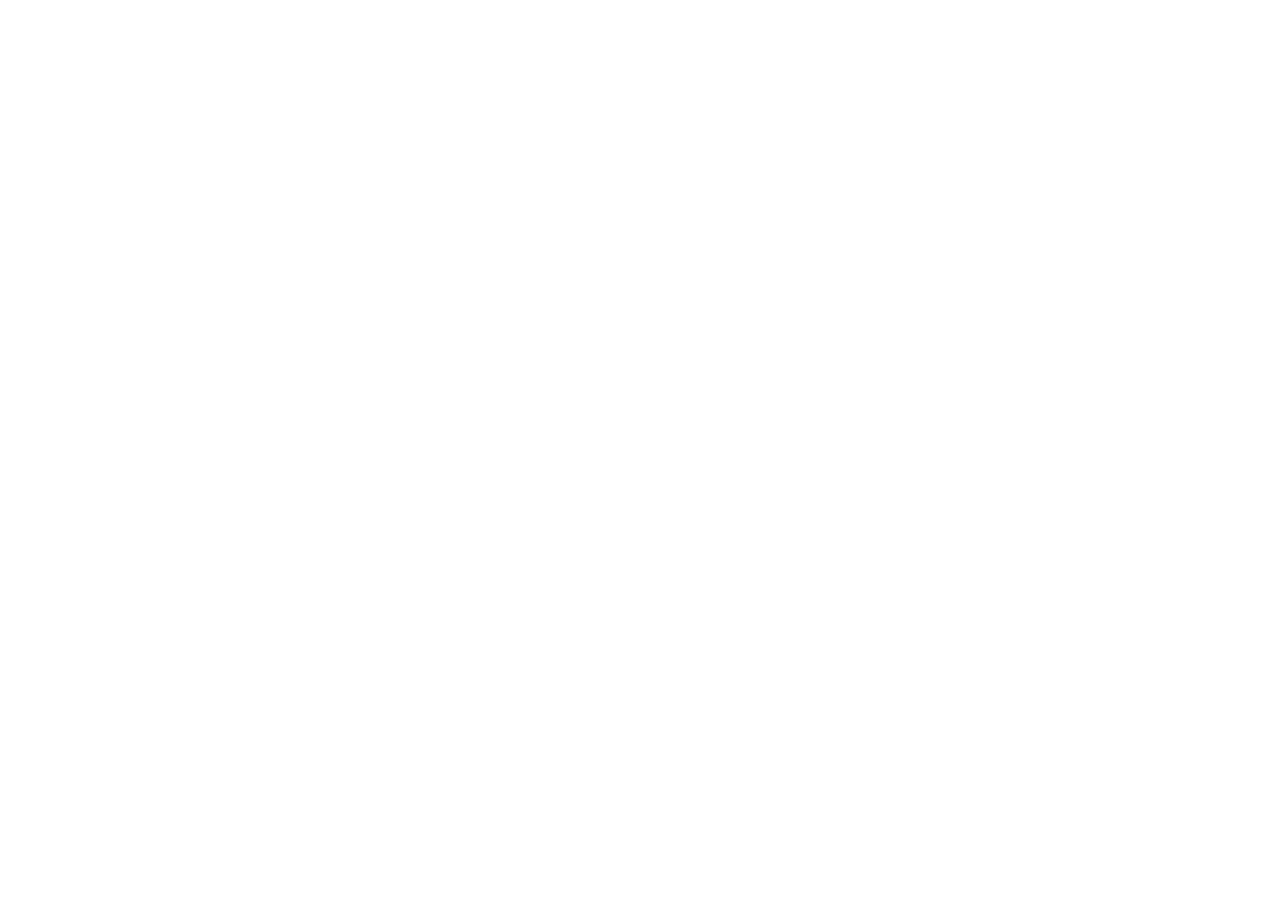
==== index.html @ 6a569959 "init project" ====
<!DOCTYPE html>
<html lang="en">
<head>
    <meta charset="UTF-8">
    <meta http-equiv="X-UA-Compatible" content="IE=edge">
    <meta name="viewport" content="width=device-width, initial-scale=1.0">
    <title>Document</title>
</head>
<body>
    
</body>
</html>
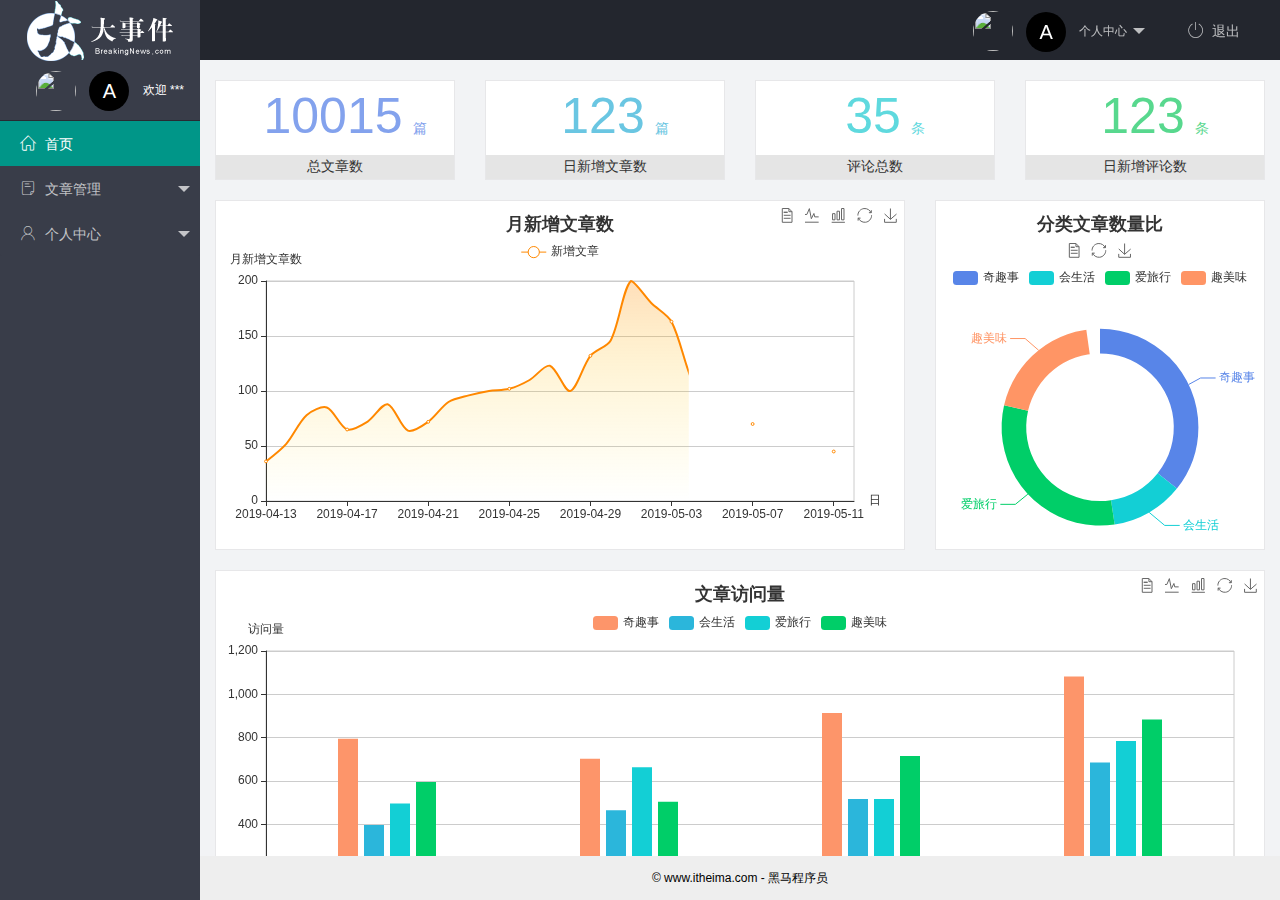
==== commit fd0131c5: "完成了主页功能的开发" ====
--- a/index.html
+++ b/index.html
@@ -1,12 +1,97 @@
 <!DOCTYPE html>
 <html lang="en">
+
 <head>
     <meta charset="UTF-8">
     <meta http-equiv="X-UA-Compatible" content="IE=edge">
     <meta name="viewport" content="width=device-width, initial-scale=1.0">
-    <title>Document</title>
+    <title>大事件后台主页</title>
+    <link rel="stylesheet" href="/assets/lib/layui/css/layui.css">
+    <link rel="stylesheet" href="/assets/css/index.css">
+    <link rel="stylesheet" href="/assets/fonts/iconfont.css">
 </head>
+
 <body>
-    
+    <div class="layui-layout layui-layout-admin">
+        <div class="layui-header">
+            <div class="layui-logo layui-hide-xs layui-bg-black">
+                <img src="/assets/images/logo.png" alt="">
+            </div>
+            <!-- 头部区域（可配合layui 已有的水平导航） -->
+            <ul class="layui-nav layui-layout-left">
+                <!-- 移动端显示 -->
+                <li class="layui-nav-item layui-show-xs-inline-block layui-hide-sm" lay-header-event="menuLeft">
+                    <i class="layui-icon layui-icon-spread-left"></i>
+                </li>
+            </ul>
+            <ul class="layui-nav layui-layout-right">
+                <li class="layui-nav-item layui-hide layui-show-md-inline-block">
+                    <a href="javascript:;" class="userinfo">
+                        <img src="//tva1.sinaimg.cn/crop.0.0.118.118.180/5db11ff4gw1e77d3nqrv8j203b03cweg.jpg"
+                            class="layui-nav-img">
+                        <span class="text-avatar">A</span>
+                        个人中心
+                    </a>
+                    <dl class="layui-nav-child">
+                        <dd><a href="">基本资料</a></dd>
+                        <dd><a href="">更换头像</a></dd>
+                        <dd><a href="">重置密码</a></dd>
+                    </dl>
+                </li>
+                <li class="layui-nav-item" lay-header-event="menuRight" lay-unselect>
+                    <a href="javascript:;" id="btnLogout">
+                        <i class="layui-icon"><span class="iconfont icon-tuichu"></span> 退出</i>
+                    </a>
+                </li>
+            </ul>
+        </div>
+
+        <div class="layui-side layui-bg-black">
+            <div class="layui-side-scroll">
+                <div class="userinfo">
+                    <img src="//tva1.sinaimg.cn/crop.0.0.118.118.180/5db11ff4gw1e77d3nqrv8j203b03cweg.jpg"
+                        class="layui-nav-img">
+                    <span class="text-avatar">A</span>
+                    <span id="welcome">欢迎 ***</span>
+                </div>
+                <!-- 左侧导航区域（可配合layui已有的垂直导航） -->
+                <ul class="layui-nav layui-nav-tree lay-shrink" lay-shrink="all" lay-filter="test">
+                    <li class="layui-nav-item layui-this"><a href="/home/dashboard.html" target="fm"><span class="iconfont icon-home"></span> 首页</a></li>
+                    <li class="layui-nav-item">
+                        <a class="" href="javascript:;"><span class="iconfont icon-16"></span> 文章管理</a>
+                        <dl class="layui-nav-child">
+                            <dd><a href="javascript:;"><i class="layui-icon layui-icon-app"></i> 文章类别</a></dd>
+                            <dd><a href="javascript:;"><i class="layui-icon layui-icon-app"></i> 文章列表</a></dd>
+                            <dd><a href="javascript:;"><i class="layui-icon layui-icon-app"></i> 发布文章</a></dd>
+                        </dl>
+                    </li>
+                    <li class="layui-nav-item">
+                        <a href="javascript:;"><span class="iconfont icon-user"></span> 个人中心</a>
+                        <dl class="layui-nav-child">
+                            <dd><a href="javascript:;"><i class="layui-icon layui-icon-app"></i> 基本资料</a></dd>
+                            <dd><a href="javascript:;"><i class="layui-icon layui-icon-app"></i> 更换头像</a></dd>
+                            <dd><a href="javascript:;"><i class="layui-icon layui-icon-app"></i> 重置密码</a></dd>
+                        </dl>
+                    </li>
+                    
+                </ul>
+            </div>
+        </div>
+
+        <div class="layui-body">
+            <!-- 内容主体区域 -->
+            <iframe src="/home/dashboard.html" frameborder="0" name="fm"></iframe>
+        </div>
+
+        <div class="layui-footer">
+            <!-- 底部固定区域 -->
+            &copy; www.itheima.com - 黑马程序员
+        </div>
+    </div>
+    <script src="/assets/lib/layui/layui.all.js"></script>
+    <script src="/assets/lib/jquery.js"></script>
+    <script src="/assets/js/baseAPI.js"></script>
+    <script src="/assets/js/index.js"></script>
 </body>
+
 </html>--- a/assets/lib/layui/css/layui.css
+++ b/assets/lib/layui/css/layui.css
@@ -0,0 +1,2 @@
+/** layui-v2.5.5 MIT License By https://www.layui.com */
+ .layui-inline,img{display:inline-block;vertical-align:middle}h1,h2,h3,h4,h5,h6{font-weight:400}.layui-edge,.layui-header,.layui-inline,.layui-main{position:relative}.layui-body,.layui-edge,.layui-elip{overflow:hidden}.layui-btn,.layui-edge,.layui-inline,img{vertical-align:middle}.layui-btn,.layui-disabled,.layui-icon,.layui-unselect{-moz-user-select:none;-webkit-user-select:none;-ms-user-select:none}.layui-elip,.layui-form-checkbox span,.layui-form-pane .layui-form-label{text-overflow:ellipsis;white-space:nowrap}.layui-breadcrumb,.layui-tree-btnGroup{visibility:hidden}blockquote,body,button,dd,div,dl,dt,form,h1,h2,h3,h4,h5,h6,input,li,ol,p,pre,td,textarea,th,ul{margin:0;padding:0;-webkit-tap-highlight-color:rgba(0,0,0,0)}a:active,a:hover{outline:0}img{border:none}li{list-style:none}table{border-collapse:collapse;border-spacing:0}h4,h5,h6{font-size:100%}button,input,optgroup,option,select,textarea{font-family:inherit;font-size:inherit;font-style:inherit;font-weight:inherit;outline:0}pre{white-space:pre-wrap;white-space:-moz-pre-wrap;white-space:-pre-wrap;white-space:-o-pre-wrap;word-wrap:break-word}body{line-height:24px;font:14px Helvetica Neue,Helvetica,PingFang SC,Tahoma,Arial,sans-serif}hr{height:1px;margin:10px 0;border:0;clear:both}a{color:#333;text-decoration:none}a:hover{color:#777}a cite{font-style:normal;*cursor:pointer}.layui-border-box,.layui-border-box *{box-sizing:border-box}.layui-box,.layui-box *{box-sizing:content-box}.layui-clear{clear:both;*zoom:1}.layui-clear:after{content:'\20';clear:both;*zoom:1;display:block;height:0}.layui-inline{*display:inline;*zoom:1}.layui-edge{display:inline-block;width:0;height:0;border-width:6px;border-style:dashed;border-color:transparent}.layui-edge-top{top:-4px;border-bottom-color:#999;border-bottom-style:solid}.layui-edge-right{border-left-color:#999;border-left-style:solid}.layui-edge-bottom{top:2px;border-top-color:#999;border-top-style:solid}.layui-edge-left{border-right-color:#999;border-right-style:solid}.layui-disabled,.layui-disabled:hover{color:#d2d2d2!important;cursor:not-allowed!important}.layui-circle{border-radius:100%}.layui-show{display:block!important}.layui-hide{display:none!important}@font-face{font-family:layui-icon;src:url(../font/iconfont.eot?v=250);src:url(../font/iconfont.eot?v=250#iefix) format('embedded-opentype'),url(../font/iconfont.woff2?v=250) format('woff2'),url(../font/iconfont.woff?v=250) format('woff'),url(../font/iconfont.ttf?v=250) format('truetype'),url(../font/iconfont.svg?v=250#layui-icon) format('svg')}.layui-icon{font-family:layui-icon!important;font-size:16px;font-style:normal;-webkit-font-smoothing:antialiased;-moz-osx-font-smoothing:grayscale}.layui-icon-reply-fill:before{content:"\e611"}.layui-icon-set-fill:before{content:"\e614"}.layui-icon-menu-fill:before{content:"\e60f"}.layui-icon-search:before{content:"\e615"}.layui-icon-share:before{content:"\e641"}.layui-icon-set-sm:before{content:"\e620"}.layui-icon-engine:before{content:"\e628"}.layui-icon-close:before{content:"\1006"}.layui-icon-close-fill:before{content:"\1007"}.layui-icon-chart-screen:before{content:"\e629"}.layui-icon-star:before{content:"\e600"}.layui-icon-circle-dot:before{content:"\e617"}.layui-icon-chat:before{content:"\e606"}.layui-icon-release:before{content:"\e609"}.layui-icon-list:before{content:"\e60a"}.layui-icon-chart:before{content:"\e62c"}.layui-icon-ok-circle:before{content:"\1005"}.layui-icon-layim-theme:before{content:"\e61b"}.layui-icon-table:before{content:"\e62d"}.layui-icon-right:before{content:"\e602"}.layui-icon-left:before{content:"\e603"}.layui-icon-cart-simple:before{content:"\e698"}.layui-icon-face-cry:before{content:"\e69c"}.layui-icon-face-smile:before{content:"\e6af"}.layui-icon-survey:before{content:"\e6b2"}.layui-icon-tree:before{content:"\e62e"}.layui-icon-upload-circle:before{content:"\e62f"}.layui-icon-add-circle:before{content:"\e61f"}.layui-icon-download-circle:before{content:"\e601"}.layui-icon-templeate-1:before{content:"\e630"}.layui-icon-util:before{content:"\e631"}.layui-icon-face-surprised:before{content:"\e664"}.layui-icon-edit:before{content:"\e642"}.layui-icon-speaker:before{content:"\e645"}.layui-icon-down:before{content:"\e61a"}.layui-icon-file:before{content:"\e621"}.layui-icon-layouts:before{content:"\e632"}.layui-icon-rate-half:before{content:"\e6c9"}.layui-icon-add-circle-fine:before{content:"\e608"}.layui-icon-prev-circle:before{content:"\e633"}.layui-icon-read:before{content:"\e705"}.layui-icon-404:before{content:"\e61c"}.layui-icon-carousel:before{content:"\e634"}.layui-icon-help:before{content:"\e607"}.layui-icon-code-circle:before{content:"\e635"}.layui-icon-water:before{content:"\e636"}.layui-icon-username:before{content:"\e66f"}.layui-icon-find-fill:before{content:"\e670"}.layui-icon-about:before{content:"\e60b"}.layui-icon-location:before{content:"\e715"}.layui-icon-up:before{content:"\e619"}.layui-icon-pause:before{content:"\e651"}.layui-icon-date:before{content:"\e637"}.layui-icon-layim-uploadfile:before{content:"\e61d"}.layui-icon-delete:before{content:"\e640"}.layui-icon-play:before{content:"\e652"}.layui-icon-top:before{content:"\e604"}.layui-icon-friends:before{content:"\e612"}.layui-icon-refresh-3:before{content:"\e9aa"}.layui-icon-ok:before{content:"\e605"}.layui-icon-layer:before{content:"\e638"}.layui-icon-face-smile-fine:before{content:"\e60c"}.layui-icon-dollar:before{content:"\e659"}.layui-icon-group:before{content:"\e613"}.layui-icon-layim-download:before{content:"\e61e"}.layui-icon-picture-fine:before{content:"\e60d"}.layui-icon-link:before{content:"\e64c"}.layui-icon-diamond:before{content:"\e735"}.layui-icon-log:before{content:"\e60e"}.layui-icon-rate-solid:before{content:"\e67a"}.layui-icon-fonts-del:before{content:"\e64f"}.layui-icon-unlink:before{content:"\e64d"}.layui-icon-fonts-clear:before{content:"\e639"}.layui-icon-triangle-r:before{content:"\e623"}.layui-icon-circle:before{content:"\e63f"}.layui-icon-radio:before{content:"\e643"}.layui-icon-align-center:before{content:"\e647"}.layui-icon-align-right:before{content:"\e648"}.layui-icon-align-left:before{content:"\e649"}.layui-icon-loading-1:before{content:"\e63e"}.layui-icon-return:before{content:"\e65c"}.layui-icon-fonts-strong:before{content:"\e62b"}.layui-icon-upload:before{content:"\e67c"}.layui-icon-dialogue:before{content:"\e63a"}.layui-icon-video:before{content:"\e6ed"}.layui-icon-headset:before{content:"\e6fc"}.layui-icon-cellphone-fine:before{content:"\e63b"}.layui-icon-add-1:before{content:"\e654"}.layui-icon-face-smile-b:before{content:"\e650"}.layui-icon-fonts-html:before{content:"\e64b"}.layui-icon-form:before{content:"\e63c"}.layui-icon-cart:before{content:"\e657"}.layui-icon-camera-fill:before{content:"\e65d"}.layui-icon-tabs:before{content:"\e62a"}.layui-icon-fonts-code:before{content:"\e64e"}.layui-icon-fire:before{content:"\e756"}.layui-icon-set:before{content:"\e716"}.layui-icon-fonts-u:before{content:"\e646"}.layui-icon-triangle-d:before{content:"\e625"}.layui-icon-tips:before{content:"\e702"}.layui-icon-picture:before{content:"\e64a"}.layui-icon-more-vertical:before{content:"\e671"}.layui-icon-flag:before{content:"\e66c"}.layui-icon-loading:before{content:"\e63d"}.layui-icon-fonts-i:before{content:"\e644"}.layui-icon-refresh-1:before{content:"\e666"}.layui-icon-rmb:before{content:"\e65e"}.layui-icon-home:before{content:"\e68e"}.layui-icon-user:before{content:"\e770"}.layui-icon-notice:before{content:"\e667"}.layui-icon-login-weibo:before{content:"\e675"}.layui-icon-voice:before{content:"\e688"}.layui-icon-upload-drag:before{content:"\e681"}.layui-icon-login-qq:before{content:"\e676"}.layui-icon-snowflake:before{content:"\e6b1"}.layui-icon-file-b:before{content:"\e655"}.layui-icon-template:before{content:"\e663"}.layui-icon-auz:before{content:"\e672"}.layui-icon-console:before{content:"\e665"}.layui-icon-app:before{content:"\e653"}.layui-icon-prev:before{content:"\e65a"}.layui-icon-website:before{content:"\e7ae"}.layui-icon-next:before{content:"\e65b"}.layui-icon-component:before{content:"\e857"}.layui-icon-more:before{content:"\e65f"}.layui-icon-login-wechat:before{content:"\e677"}.layui-icon-shrink-right:before{content:"\e668"}.layui-icon-spread-left:before{content:"\e66b"}.layui-icon-camera:before{content:"\e660"}.layui-icon-note:before{content:"\e66e"}.layui-icon-refresh:before{content:"\e669"}.layui-icon-female:before{content:"\e661"}.layui-icon-male:before{content:"\e662"}.layui-icon-password:before{content:"\e673"}.layui-icon-senior:before{content:"\e674"}.layui-icon-theme:before{content:"\e66a"}.layui-icon-tread:before{content:"\e6c5"}.layui-icon-praise:before{content:"\e6c6"}.layui-icon-star-fill:before{content:"\e658"}.layui-icon-rate:before{content:"\e67b"}.layui-icon-template-1:before{content:"\e656"}.layui-icon-vercode:before{content:"\e679"}.layui-icon-cellphone:before{content:"\e678"}.layui-icon-screen-full:before{content:"\e622"}.layui-icon-screen-restore:before{content:"\e758"}.layui-icon-cols:before{content:"\e610"}.layui-icon-export:before{content:"\e67d"}.layui-icon-print:before{content:"\e66d"}.layui-icon-slider:before{content:"\e714"}.layui-icon-addition:before{content:"\e624"}.layui-icon-subtraction:before{content:"\e67e"}.layui-icon-service:before{content:"\e626"}.layui-icon-transfer:before{content:"\e691"}.layui-main{width:1140px;margin:0 auto}.layui-header{z-index:1000;height:60px}.layui-header a:hover{transition:all .5s;-webkit-transition:all .5s}.layui-side{position:fixed;left:0;top:0;bottom:0;z-index:999;width:200px;overflow-x:hidden}.layui-side-scroll{position:relative;width:220px;height:100%;overflow-x:hidden}.layui-body{position:absolute;left:200px;right:0;top:0;bottom:0;z-index:998;width:auto;overflow-y:auto;box-sizing:border-box}.layui-layout-body{overflow:hidden}.layui-layout-admin .layui-header{background-color:#23262E}.layui-layout-admin .layui-side{top:60px;width:200px;overflow-x:hidden}.layui-layout-admin .layui-body{position:fixed;top:60px;bottom:44px}.layui-layout-admin .layui-main{width:auto;margin:0 15px}.layui-layout-admin .layui-footer{position:fixed;left:200px;right:0;bottom:0;height:44px;line-height:44px;padding:0 15px;background-color:#eee}.layui-layout-admin .layui-logo{position:absolute;left:0;top:0;width:200px;height:100%;line-height:60px;text-align:center;color:#009688;font-size:16px}.layui-layout-admin .layui-header .layui-nav{background:0 0}.layui-layout-left{position:absolute!important;left:200px;top:0}.layui-layout-right{position:absolute!important;right:0;top:0}.layui-container{position:relative;margin:0 auto;padding:0 15px;box-sizing:border-box}.layui-fluid{position:relative;margin:0 auto;padding:0 15px}.layui-row:after,.layui-row:before{content:'';display:block;clear:both}.layui-col-lg1,.layui-col-lg10,.layui-col-lg11,.layui-col-lg12,.layui-col-lg2,.layui-col-lg3,.layui-col-lg4,.layui-col-lg5,.layui-col-lg6,.layui-col-lg7,.layui-col-lg8,.layui-col-lg9,.layui-col-md1,.layui-col-md10,.layui-col-md11,.layui-col-md12,.layui-col-md2,.layui-col-md3,.layui-col-md4,.layui-col-md5,.layui-col-md6,.layui-col-md7,.layui-col-md8,.layui-col-md9,.layui-col-sm1,.layui-col-sm10,.layui-col-sm11,.layui-col-sm12,.layui-col-sm2,.layui-col-sm3,.layui-col-sm4,.layui-col-sm5,.layui-col-sm6,.layui-col-sm7,.layui-col-sm8,.layui-col-sm9,.layui-col-xs1,.layui-col-xs10,.layui-col-xs11,.layui-col-xs12,.layui-col-xs2,.layui-col-xs3,.layui-col-xs4,.layui-col-xs5,.layui-col-xs6,.layui-col-xs7,.layui-col-xs8,.layui-col-xs9{position:relative;display:block;box-sizing:border-box}.layui-col-xs1,.layui-col-xs10,.layui-col-xs11,.layui-col-xs12,.layui-col-xs2,.layui-col-xs3,.layui-col-xs4,.layui-col-xs5,.layui-col-xs6,.layui-col-xs7,.layui-col-xs8,.layui-col-xs9{float:left}.layui-col-xs1{width:8.33333333%}.layui-col-xs2{width:16.66666667%}.layui-col-xs3{width:25%}.layui-col-xs4{width:33.33333333%}.layui-col-xs5{width:41.66666667%}.layui-col-xs6{width:50%}.layui-col-xs7{width:58.33333333%}.layui-col-xs8{width:66.66666667%}.layui-col-xs9{width:75%}.layui-col-xs10{width:83.33333333%}.layui-col-xs11{width:91.66666667%}.layui-col-xs12{width:100%}.layui-col-xs-offset1{margin-left:8.33333333%}.layui-col-xs-offset2{margin-left:16.66666667%}.layui-col-xs-offset3{margin-left:25%}.layui-col-xs-offset4{margin-left:33.33333333%}.layui-col-xs-offset5{margin-left:41.66666667%}.layui-col-xs-offset6{margin-left:50%}.layui-col-xs-offset7{margin-left:58.33333333%}.layui-col-xs-offset8{margin-left:66.66666667%}.layui-col-xs-offset9{margin-left:75%}.layui-col-xs-offset10{margin-left:83.33333333%}.layui-col-xs-offset11{margin-left:91.66666667%}.layui-col-xs-offset12{margin-left:100%}@media screen and (max-width:768px){.layui-hide-xs{display:none!important}.layui-show-xs-block{display:block!important}.layui-show-xs-inline{display:inline!important}.layui-show-xs-inline-block{display:inline-block!important}}@media screen and (min-width:768px){.layui-container{width:750px}.layui-hide-sm{display:none!important}.layui-show-sm-block{display:block!important}.layui-show-sm-inline{display:inline!important}.layui-show-sm-inline-block{display:inline-block!important}.layui-col-sm1,.layui-col-sm10,.layui-col-sm11,.layui-col-sm12,.layui-col-sm2,.layui-col-sm3,.layui-col-sm4,.layui-col-sm5,.layui-col-sm6,.layui-col-sm7,.layui-col-sm8,.layui-col-sm9{float:left}.layui-col-sm1{width:8.33333333%}.layui-col-sm2{width:16.66666667%}.layui-col-sm3{width:25%}.layui-col-sm4{width:33.33333333%}.layui-col-sm5{width:41.66666667%}.layui-col-sm6{width:50%}.layui-col-sm7{width:58.33333333%}.layui-col-sm8{width:66.66666667%}.layui-col-sm9{width:75%}.layui-col-sm10{width:83.33333333%}.layui-col-sm11{width:91.66666667%}.layui-col-sm12{width:100%}.layui-col-sm-offset1{margin-left:8.33333333%}.layui-col-sm-offset2{margin-left:16.66666667%}.layui-col-sm-offset3{margin-left:25%}.layui-col-sm-offset4{margin-left:33.33333333%}.layui-col-sm-offset5{margin-left:41.66666667%}.layui-col-sm-offset6{margin-left:50%}.layui-col-sm-offset7{margin-left:58.33333333%}.layui-col-sm-offset8{margin-left:66.66666667%}.layui-col-sm-offset9{margin-left:75%}.layui-col-sm-offset10{margin-left:83.33333333%}.layui-col-sm-offset11{margin-left:91.66666667%}.layui-col-sm-offset12{margin-left:100%}}@media screen and (min-width:992px){.layui-container{width:970px}.layui-hide-md{display:none!important}.layui-show-md-block{display:block!important}.layui-show-md-inline{display:inline!important}.layui-show-md-inline-block{display:inline-block!important}.layui-col-md1,.layui-col-md10,.layui-col-md11,.layui-col-md12,.layui-col-md2,.layui-col-md3,.layui-col-md4,.layui-col-md5,.layui-col-md6,.layui-col-md7,.layui-col-md8,.layui-col-md9{float:left}.layui-col-md1{width:8.33333333%}.layui-col-md2{width:16.66666667%}.layui-col-md3{width:25%}.layui-col-md4{width:33.33333333%}.layui-col-md5{width:41.66666667%}.layui-col-md6{width:50%}.layui-col-md7{width:58.33333333%}.layui-col-md8{width:66.66666667%}.layui-col-md9{width:75%}.layui-col-md10{width:83.33333333%}.layui-col-md11{width:91.66666667%}.layui-col-md12{width:100%}.layui-col-md-offset1{margin-left:8.33333333%}.layui-col-md-offset2{margin-left:16.66666667%}.layui-col-md-offset3{margin-left:25%}.layui-col-md-offset4{margin-left:33.33333333%}.layui-col-md-offset5{margin-left:41.66666667%}.layui-col-md-offset6{margin-left:50%}.layui-col-md-offset7{margin-left:58.33333333%}.layui-col-md-offset8{margin-left:66.66666667%}.layui-col-md-offset9{margin-left:75%}.layui-col-md-offset10{margin-left:83.33333333%}.layui-col-md-offset11{margin-left:91.66666667%}.layui-col-md-offset12{margin-left:100%}}@media screen and (min-width:1200px){.layui-container{width:1170px}.layui-hide-lg{display:none!important}.layui-show-lg-block{display:block!important}.layui-show-lg-inline{display:inline!important}.layui-show-lg-inline-block{display:inline-block!important}.layui-col-lg1,.layui-col-lg10,.layui-col-lg11,.layui-col-lg12,.layui-col-lg2,.layui-col-lg3,.layui-col-lg4,.layui-col-lg5,.layui-col-lg6,.layui-col-lg7,.layui-col-lg8,.layui-col-lg9{float:left}.layui-col-lg1{width:8.33333333%}.layui-col-lg2{width:16.66666667%}.layui-col-lg3{width:25%}.layui-col-lg4{width:33.33333333%}.layui-col-lg5{width:41.66666667%}.layui-col-lg6{width:50%}.layui-col-lg7{width:58.33333333%}.layui-col-lg8{width:66.66666667%}.layui-col-lg9{width:75%}.layui-col-lg10{width:83.33333333%}.layui-col-lg11{width:91.66666667%}.layui-col-lg12{width:100%}.layui-col-lg-offset1{margin-left:8.33333333%}.layui-col-lg-offset2{margin-left:16.66666667%}.layui-col-lg-offset3{margin-left:25%}.layui-col-lg-offset4{margin-left:33.33333333%}.layui-col-lg-offset5{margin-left:41.66666667%}.layui-col-lg-offset6{margin-left:50%}.layui-col-lg-offset7{margin-left:58.33333333%}.layui-col-lg-offset8{margin-left:66.66666667%}.layui-col-lg-offset9{margin-left:75%}.layui-col-lg-offset10{margin-left:83.33333333%}.layui-col-lg-offset11{margin-left:91.66666667%}.layui-col-lg-offset12{margin-left:100%}}.layui-col-space1{margin:-.5px}.layui-col-space1>*{padding:.5px}.layui-col-space3{margin:-1.5px}.layui-col-space3>*{padding:1.5px}.layui-col-space5{margin:-2.5px}.layui-col-space5>*{padding:2.5px}.layui-col-space8{margin:-3.5px}.layui-col-space8>*{padding:3.5px}.layui-col-space10{margin:-5px}.layui-col-space10>*{padding:5px}.layui-col-space12{margin:-6px}.layui-col-space12>*{padding:6px}.layui-col-space15{margin:-7.5px}.layui-col-space15>*{padding:7.5px}.layui-col-space18{margin:-9px}.layui-col-space18>*{padding:9px}.layui-col-space20{margin:-10px}.layui-col-space20>*{padding:10px}.layui-col-space22{margin:-11px}.layui-col-space22>*{padding:11px}.layui-col-space25{margin:-12.5px}.layui-col-space25>*{padding:12.5px}.layui-col-space30{margin:-15px}.layui-col-space30>*{padding:15px}.layui-btn,.layui-input,.layui-select,.layui-textarea,.layui-upload-button{outline:0;-webkit-appearance:none;transition:all .3s;-webkit-transition:all .3s;box-sizing:border-box}.layui-elem-quote{margin-bottom:10px;padding:15px;line-height:22px;border-left:5px solid #009688;border-radius:0 2px 2px 0;background-color:#f2f2f2}.layui-quote-nm{border-style:solid;border-width:1px 1px 1px 5px;background:0 0}.layui-elem-field{margin-bottom:10px;padding:0;border-width:1px;border-style:solid}.layui-elem-field legend{margin-left:20px;padding:0 10px;font-size:20px;font-weight:300}.layui-field-title{margin:10px 0 20px;border-width:1px 0 0}.layui-field-box{padding:10px 15px}.layui-field-title .layui-field-box{padding:10px 0}.layui-progress{position:relative;height:6px;border-radius:20px;background-color:#e2e2e2}.layui-progress-bar{position:absolute;left:0;top:0;width:0;max-width:100%;height:6px;border-radius:20px;text-align:right;background-color:#5FB878;transition:all .3s;-webkit-transition:all .3s}.layui-progress-big,.layui-progress-big .layui-progress-bar{height:18px;line-height:18px}.layui-progress-text{position:relative;top:-20px;line-height:18px;font-size:12px;color:#666}.layui-progress-big .layui-progress-text{position:static;padding:0 10px;color:#fff}.layui-collapse{border-width:1px;border-style:solid;border-radius:2px}.layui-colla-content,.layui-colla-item{border-top-width:1px;border-top-style:solid}.layui-colla-item:first-child{border-top:none}.layui-colla-title{position:relative;height:42px;line-height:42px;padding:0 15px 0 35px;color:#333;background-color:#f2f2f2;cursor:pointer;font-size:14px;overflow:hidden}.layui-colla-content{display:none;padding:10px 15px;line-height:22px;color:#666}.layui-colla-icon{position:absolute;left:15px;top:0;font-size:14px}.layui-card{margin-bottom:15px;border-radius:2px;background-color:#fff;box-shadow:0 1px 2px 0 rgba(0,0,0,.05)}.layui-card:last-child{margin-bottom:0}.layui-card-header{position:relative;height:42px;line-height:42px;padding:0 15px;border-bottom:1px solid #f6f6f6;color:#333;border-radius:2px 2px 0 0;font-size:14px}.layui-bg-black,.layui-bg-blue,.layui-bg-cyan,.layui-bg-green,.layui-bg-orange,.layui-bg-red{color:#fff!important}.layui-card-body{position:relative;padding:10px 15px;line-height:24px}.layui-card-body[pad15]{padding:15px}.layui-card-body[pad20]{padding:20px}.layui-card-body .layui-table{margin:5px 0}.layui-card .layui-tab{margin:0}.layui-panel-window{position:relative;padding:15px;border-radius:0;border-top:5px solid #E6E6E6;background-color:#fff}.layui-auxiliar-moving{position:fixed;left:0;right:0;top:0;bottom:0;width:100%;height:100%;background:0 0;z-index:9999999999}.layui-form-label,.layui-form-mid,.layui-form-select,.layui-input-block,.layui-input-inline,.layui-textarea{position:relative}.layui-bg-red{background-color:#FF5722!important}.layui-bg-orange{background-color:#FFB800!important}.layui-bg-green{background-color:#009688!important}.layui-bg-cyan{background-color:#2F4056!important}.layui-bg-blue{background-color:#1E9FFF!important}.layui-bg-black{background-color:#393D49!important}.layui-bg-gray{background-color:#eee!important;color:#666!important}.layui-badge-rim,.layui-colla-content,.layui-colla-item,.layui-collapse,.layui-elem-field,.layui-form-pane .layui-form-item[pane],.layui-form-pane .layui-form-label,.layui-input,.layui-layedit,.layui-layedit-tool,.layui-quote-nm,.layui-select,.layui-tab-bar,.layui-tab-card,.layui-tab-title,.layui-tab-title .layui-this:after,.layui-textarea{border-color:#e6e6e6}.layui-timeline-item:before,hr{background-color:#e6e6e6}.layui-text{line-height:22px;font-size:14px;color:#666}.layui-text h1,.layui-text h2,.layui-text h3{font-weight:500;color:#333}.layui-text h1{font-size:30px}.layui-text h2{font-size:24px}.layui-text h3{font-size:18px}.layui-text a:not(.layui-btn){color:#01AAED}.layui-text a:not(.layui-btn):hover{text-decoration:underline}.layui-text ul{padding:5px 0 5px 15px}.layui-text ul li{margin-top:5px;list-style-type:disc}.layui-text em,.layui-word-aux{color:#999!important;padding:0 5px!important}.layui-btn{display:inline-block;height:38px;line-height:38px;padding:0 18px;background-color:#009688;color:#fff;white-space:nowrap;text-align:center;font-size:14px;border:none;border-radius:2px;cursor:pointer}.layui-btn:hover{opacity:.8;filter:alpha(opacity=80);color:#fff}.layui-btn:active{opacity:1;filter:alpha(opacity=100)}.layui-btn+.layui-btn{margin-left:10px}.layui-btn-container{font-size:0}.layui-btn-container .layui-btn{margin-right:10px;margin-bottom:10px}.layui-btn-container .layui-btn+.layui-btn{margin-left:0}.layui-table .layui-btn-container .layui-btn{margin-bottom:9px}.layui-btn-radius{border-radius:100px}.layui-btn .layui-icon{margin-right:3px;font-size:18px;vertical-align:bottom;vertical-align:middle\9}.layui-btn-primary{border:1px solid #C9C9C9;background-color:#fff;color:#555}.layui-btn-primary:hover{border-color:#009688;color:#333}.layui-btn-normal{background-color:#1E9FFF}.layui-btn-warm{background-color:#FFB800}.layui-btn-danger{background-color:#FF5722}.layui-btn-checked{background-color:#5FB878}.layui-btn-disabled,.layui-btn-disabled:active,.layui-btn-disabled:hover{border:1px solid #e6e6e6;background-color:#FBFBFB;color:#C9C9C9;cursor:not-allowed;opacity:1}.layui-btn-lg{height:44px;line-height:44px;padding:0 25px;font-size:16px}.layui-btn-sm{height:30px;line-height:30px;padding:0 10px;font-size:12px}.layui-btn-sm i{font-size:16px!important}.layui-btn-xs{height:22px;line-height:22px;padding:0 5px;font-size:12px}.layui-btn-xs i{font-size:14px!important}.layui-btn-group{display:inline-block;vertical-align:middle;font-size:0}.layui-btn-group .layui-btn{margin-left:0!important;margin-right:0!important;border-left:1px solid rgba(255,255,255,.5);border-radius:0}.layui-btn-group .layui-btn-primary{border-left:none}.layui-btn-group .layui-btn-primary:hover{border-color:#C9C9C9;color:#009688}.layui-btn-group .layui-btn:first-child{border-left:none;border-radius:2px 0 0 2px}.layui-btn-group .layui-btn-primary:first-child{border-left:1px solid #c9c9c9}.layui-btn-group .layui-btn:last-child{border-radius:0 2px 2px 0}.layui-btn-group .layui-btn+.layui-btn{margin-left:0}.layui-btn-group+.layui-btn-group{margin-left:10px}.layui-btn-fluid{width:100%}.layui-input,.layui-select,.layui-textarea{height:38px;line-height:1.3;line-height:38px\9;border-width:1px;border-style:solid;background-color:#fff;border-radius:2px}.layui-input::-webkit-input-placeholder,.layui-select::-webkit-input-placeholder,.layui-textarea::-webkit-input-placeholder{line-height:1.3}.layui-input,.layui-textarea{display:block;width:100%;padding-left:10px}.layui-input:hover,.layui-textarea:hover{border-color:#D2D2D2!important}.layui-input:focus,.layui-textarea:focus{border-color:#C9C9C9!important}.layui-textarea{min-height:100px;height:auto;line-height:20px;padding:6px 10px;resize:vertical}.layui-select{padding:0 10px}.layui-form input[type=checkbox],.layui-form input[type=radio],.layui-form select{display:none}.layui-form [lay-ignore]{display:initial}.layui-form-item{margin-bottom:15px;clear:both;*zoom:1}.layui-form-item:after{content:'\20';clear:both;*zoom:1;display:block;height:0}.layui-form-label{float:left;display:block;padding:9px 15px;width:80px;font-weight:400;line-height:20px;text-align:right}.layui-form-label-col{display:block;float:none;padding:9px 0;line-height:20px;text-align:left}.layui-form-item .layui-inline{margin-bottom:5px;margin-right:10px}.layui-input-block{margin-left:110px;min-height:36px}.layui-input-inline{display:inline-block;vertical-align:middle}.layui-form-item .layui-input-inline{float:left;width:190px;margin-right:10px}.layui-form-text .layui-input-inline{width:auto}.layui-form-mid{float:left;display:block;padding:9px 0!important;line-height:20px;margin-right:10px}.layui-form-danger+.layui-form-select .layui-input,.layui-form-danger:focus{border-color:#FF5722!important}.layui-form-select .layui-input{padding-right:30px;cursor:pointer}.layui-form-select .layui-edge{position:absolute;right:10px;top:50%;margin-top:-3px;cursor:pointer;border-width:6px;border-top-color:#c2c2c2;border-top-style:solid;transition:all .3s;-webkit-transition:all .3s}.layui-form-select dl{display:none;position:absolute;left:0;top:42px;padding:5px 0;z-index:899;min-width:100%;border:1px solid #d2d2d2;max-height:300px;overflow-y:auto;background-color:#fff;border-radius:2px;box-shadow:0 2px 4px rgba(0,0,0,.12);box-sizing:border-box}.layui-form-select dl dd,.layui-form-select dl dt{padding:0 10px;line-height:36px;white-space:nowrap;overflow:hidden;text-overflow:ellipsis}.layui-form-select dl dt{font-size:12px;color:#999}.layui-form-select dl dd{cursor:pointer}.layui-form-select dl dd:hover{background-color:#f2f2f2;-webkit-transition:.5s all;transition:.5s all}.layui-form-select .layui-select-group dd{padding-left:20px}.layui-form-select dl dd.layui-select-tips{padding-left:10px!important;color:#999}.layui-form-select dl dd.layui-this{background-color:#5FB878;color:#fff}.layui-form-checkbox,.layui-form-select dl dd.layui-disabled{background-color:#fff}.layui-form-selected dl{display:block}.layui-form-checkbox,.layui-form-checkbox *,.layui-form-switch{display:inline-block;vertical-align:middle}.layui-form-selected .layui-edge{margin-top:-9px;-webkit-transform:rotate(180deg);transform:rotate(180deg);margin-top:-3px\9}:root .layui-form-selected .layui-edge{margin-top:-9px\0/IE9}.layui-form-selectup dl{top:auto;bottom:42px}.layui-select-none{margin:5px 0;text-align:center;color:#999}.layui-select-disabled .layui-disabled{border-color:#eee!important}.layui-select-disabled .layui-edge{border-top-color:#d2d2d2}.layui-form-checkbox{position:relative;height:30px;line-height:30px;margin-right:10px;padding-right:30px;cursor:pointer;font-size:0;-webkit-transition:.1s linear;transition:.1s linear;box-sizing:border-box}.layui-form-checkbox span{padding:0 10px;height:100%;font-size:14px;border-radius:2px 0 0 2px;background-color:#d2d2d2;color:#fff;overflow:hidden}.layui-form-checkbox:hover span{background-color:#c2c2c2}.layui-form-checkbox i{position:absolute;right:0;top:0;width:30px;height:28px;border:1px solid #d2d2d2;border-left:none;border-radius:0 2px 2px 0;color:#fff;font-size:20px;text-align:center}.layui-form-checkbox:hover i{border-color:#c2c2c2;color:#c2c2c2}.layui-form-checked,.layui-form-checked:hover{border-color:#5FB878}.layui-form-checked span,.layui-form-checked:hover span{background-color:#5FB878}.layui-form-checked i,.layui-form-checked:hover i{color:#5FB878}.layui-form-item .layui-form-checkbox{margin-top:4px}.layui-form-checkbox[lay-skin=primary]{height:auto!important;line-height:normal!important;min-width:18px;min-height:18px;border:none!important;margin-right:0;padding-left:28px;padding-right:0;background:0 0}.layui-form-checkbox[lay-skin=primary] span{padding-left:0;padding-right:15px;line-height:18px;background:0 0;color:#666}.layui-form-checkbox[lay-skin=primary] i{right:auto;left:0;width:16px;height:16px;line-height:16px;border:1px solid #d2d2d2;font-size:12px;border-radius:2px;background-color:#fff;-webkit-transition:.1s linear;transition:.1s linear}.layui-form-checkbox[lay-skin=primary]:hover i{border-color:#5FB878;color:#fff}.layui-form-checked[lay-skin=primary] i{border-color:#5FB878!important;background-color:#5FB878;color:#fff}.layui-checkbox-disbaled[lay-skin=primary] span{background:0 0!important;color:#c2c2c2}.layui-checkbox-disbaled[lay-skin=primary]:hover i{border-color:#d2d2d2}.layui-form-item .layui-form-checkbox[lay-skin=primary]{margin-top:10px}.layui-form-switch{position:relative;height:22px;line-height:22px;min-width:35px;padding:0 5px;margin-top:8px;border:1px solid #d2d2d2;border-radius:20px;cursor:pointer;background-color:#fff;-webkit-transition:.1s linear;transition:.1s linear}.layui-form-switch i{position:absolute;left:5px;top:3px;width:16px;height:16px;border-radius:20px;background-color:#d2d2d2;-webkit-transition:.1s linear;transition:.1s linear}.layui-form-switch em{position:relative;top:0;width:25px;margin-left:21px;padding:0!important;text-align:center!important;color:#999!important;font-style:normal!important;font-size:12px}.layui-form-onswitch{border-color:#5FB878;background-color:#5FB878}.layui-checkbox-disbaled,.layui-checkbox-disbaled i{border-color:#e2e2e2!important}.layui-form-onswitch i{left:100%;margin-left:-21px;background-color:#fff}.layui-form-onswitch em{margin-left:5px;margin-right:21px;color:#fff!important}.layui-checkbox-disbaled span{background-color:#e2e2e2!important}.layui-checkbox-disbaled:hover i{color:#fff!important}[lay-radio]{display:none}.layui-form-radio,.layui-form-radio *{display:inline-block;vertical-align:middle}.layui-form-radio{line-height:28px;margin:6px 10px 0 0;padding-right:10px;cursor:pointer;font-size:0}.layui-form-radio *{font-size:14px}.layui-form-radio>i{margin-right:8px;font-size:22px;color:#c2c2c2}.layui-form-radio>i:hover,.layui-form-radioed>i{color:#5FB878}.layui-radio-disbaled>i{color:#e2e2e2!important}.layui-form-pane .layui-form-label{width:110px;padding:8px 15px;height:38px;line-height:20px;border-width:1px;border-style:solid;border-radius:2px 0 0 2px;text-align:center;background-color:#FBFBFB;overflow:hidden;box-sizing:border-box}.layui-form-pane .layui-input-inline{margin-left:-1px}.layui-form-pane .layui-input-block{margin-left:110px;left:-1px}.layui-form-pane .layui-input{border-radius:0 2px 2px 0}.layui-form-pane .layui-form-text .layui-form-label{float:none;width:100%;border-radius:2px;box-sizing:border-box;text-align:left}.layui-form-pane .layui-form-text .layui-input-inline{display:block;margin:0;top:-1px;clear:both}.layui-form-pane .layui-form-text .layui-input-block{margin:0;left:0;top:-1px}.layui-form-pane .layui-form-text .layui-textarea{min-height:100px;border-radius:0 0 2px 2px}.layui-form-pane .layui-form-checkbox{margin:4px 0 4px 10px}.layui-form-pane .layui-form-radio,.layui-form-pane .layui-form-switch{margin-top:6px;margin-left:10px}.layui-form-pane .layui-form-item[pane]{position:relative;border-width:1px;border-style:solid}.layui-form-pane .layui-form-item[pane] .layui-form-label{position:absolute;left:0;top:0;height:100%;border-width:0 1px 0 0}.layui-form-pane .layui-form-item[pane] .layui-input-inline{margin-left:110px}@media screen and (max-width:450px){.layui-form-item .layui-form-label{text-overflow:ellipsis;overflow:hidden;white-space:nowrap}.layui-form-item .layui-inline{display:block;margin-right:0;margin-bottom:20px;clear:both}.layui-form-item .layui-inline:after{content:'\20';clear:both;display:block;height:0}.layui-form-item .layui-input-inline{display:block;float:none;left:-3px;width:auto;margin:0 0 10px 112px}.layui-form-item .layui-input-inline+.layui-form-mid{margin-left:110px;top:-5px;padding:0}.layui-form-item .layui-form-checkbox{margin-right:5px;margin-bottom:5px}}.layui-layedit{border-width:1px;border-style:solid;border-radius:2px}.layui-layedit-tool{padding:3px 5px;border-bottom-width:1px;border-bottom-style:solid;font-size:0}.layedit-tool-fixed{position:fixed;top:0;border-top:1px solid #e2e2e2}.layui-layedit-tool .layedit-tool-mid,.layui-layedit-tool .layui-icon{display:inline-block;vertical-align:middle;text-align:center;font-size:14px}.layui-layedit-tool .layui-icon{position:relative;width:32px;height:30px;line-height:30px;margin:3px 5px;color:#777;cursor:pointer;border-radius:2px}.layui-layedit-tool .layui-icon:hover{color:#393D49}.layui-layedit-tool .layui-icon:active{color:#000}.layui-layedit-tool .layedit-tool-active{background-color:#e2e2e2;color:#000}.layui-layedit-tool .layui-disabled,.layui-layedit-tool .layui-disabled:hover{color:#d2d2d2;cursor:not-allowed}.layui-layedit-tool .layedit-tool-mid{width:1px;height:18px;margin:0 10px;background-color:#d2d2d2}.layedit-tool-html{width:50px!important;font-size:30px!important}.layedit-tool-b,.layedit-tool-code,.layedit-tool-help{font-size:16px!important}.layedit-tool-d,.layedit-tool-face,.layedit-tool-image,.layedit-tool-unlink{font-size:18px!important}.layedit-tool-image input{position:absolute;font-size:0;left:0;top:0;width:100%;height:100%;opacity:.01;filter:Alpha(opacity=1);cursor:pointer}.layui-layedit-iframe iframe{display:block;width:100%}#LAY_layedit_code{overflow:hidden}.layui-laypage{display:inline-block;*display:inline;*zoom:1;vertical-align:middle;margin:10px 0;font-size:0}.layui-laypage>a:first-child,.layui-laypage>a:first-child em{border-radius:2px 0 0 2px}.layui-laypage>a:last-child,.layui-laypage>a:last-child em{border-radius:0 2px 2px 0}.layui-laypage>:first-child{margin-left:0!important}.layui-laypage>:last-child{margin-right:0!important}.layui-laypage a,.layui-laypage button,.layui-laypage input,.layui-laypage select,.layui-laypage span{border:1px solid #e2e2e2}.layui-laypage a,.layui-laypage span{display:inline-block;*display:inline;*zoom:1;vertical-align:middle;padding:0 15px;height:28px;line-height:28px;margin:0 -1px 5px 0;background-color:#fff;color:#333;font-size:12px}.layui-flow-more a *,.layui-laypage input,.layui-table-view select[lay-ignore]{display:inline-block}.layui-laypage a:hover{color:#009688}.layui-laypage em{font-style:normal}.layui-laypage .layui-laypage-spr{color:#999;font-weight:700}.layui-laypage a{text-decoration:none}.layui-laypage .layui-laypage-curr{position:relative}.layui-laypage .layui-laypage-curr em{position:relative;color:#fff}.layui-laypage .layui-laypage-curr .layui-laypage-em{position:absolute;left:-1px;top:-1px;padding:1px;width:100%;height:100%;background-color:#009688}.layui-laypage-em{border-radius:2px}.layui-laypage-next em,.layui-laypage-prev em{font-family:Sim sun;font-size:16px}.layui-laypage .layui-laypage-count,.layui-laypage .layui-laypage-limits,.layui-laypage .layui-laypage-refresh,.layui-laypage .layui-laypage-skip{margin-left:10px;margin-right:10px;padding:0;border:none}.layui-laypage .layui-laypage-limits,.layui-laypage .layui-laypage-refresh{vertical-align:top}.layui-laypage .layui-laypage-refresh i{font-size:18px;cursor:pointer}.layui-laypage select{height:22px;padding:3px;border-radius:2px;cursor:pointer}.layui-laypage .layui-laypage-skip{height:30px;line-height:30px;color:#999}.layui-laypage button,.layui-laypage input{height:30px;line-height:30px;border-radius:2px;vertical-align:top;background-color:#fff;box-sizing:border-box}.layui-laypage input{width:40px;margin:0 10px;padding:0 3px;text-align:center}.layui-laypage input:focus,.layui-laypage select:focus{border-color:#009688!important}.layui-laypage button{margin-left:10px;padding:0 10px;cursor:pointer}.layui-table,.layui-table-view{margin:10px 0}.layui-flow-more{margin:10px 0;text-align:center;color:#999;font-size:14px}.layui-flow-more a{height:32px;line-height:32px}.layui-flow-more a *{vertical-align:top}.layui-flow-more a cite{padding:0 20px;border-radius:3px;background-color:#eee;color:#333;font-style:normal}.layui-flow-more a cite:hover{opacity:.8}.layui-flow-more a i{font-size:30px;color:#737383}.layui-table{width:100%;background-color:#fff;color:#666}.layui-table tr{transition:all .3s;-webkit-transition:all .3s}.layui-table th{text-align:left;font-weight:400}.layui-table tbody tr:hover,.layui-table thead tr,.layui-table-click,.layui-table-header,.layui-table-hover,.layui-table-mend,.layui-table-patch,.layui-table-tool,.layui-table-total,.layui-table-total tr,.layui-table[lay-even] tr:nth-child(even){background-color:#f2f2f2}.layui-table td,.layui-table th,.layui-table-col-set,.layui-table-fixed-r,.layui-table-grid-down,.layui-table-header,.layui-table-page,.layui-table-tips-main,.layui-table-tool,.layui-table-total,.layui-table-view,.layui-table[lay-skin=line],.layui-table[lay-skin=row]{border-width:1px;border-style:solid;border-color:#e6e6e6}.layui-table td,.layui-table th{position:relative;padding:9px 15px;min-height:20px;line-height:20px;font-size:14px}.layui-table[lay-skin=line] td,.layui-table[lay-skin=line] th{border-width:0 0 1px}.layui-table[lay-skin=row] td,.layui-table[lay-skin=row] th{border-width:0 1px 0 0}.layui-table[lay-skin=nob] td,.layui-table[lay-skin=nob] th{border:none}.layui-table img{max-width:100px}.layui-table[lay-size=lg] td,.layui-table[lay-size=lg] th{padding:15px 30px}.layui-table-view .layui-table[lay-size=lg] .layui-table-cell{height:40px;line-height:40px}.layui-table[lay-size=sm] td,.layui-table[lay-size=sm] th{font-size:12px;padding:5px 10px}.layui-table-view .layui-table[lay-size=sm] .layui-table-cell{height:20px;line-height:20px}.layui-table[lay-data]{display:none}.layui-table-box{position:relative;overflow:hidden}.layui-table-view .layui-table{position:relative;width:auto;margin:0}.layui-table-view .layui-table[lay-skin=line]{border-width:0 1px 0 0}.layui-table-view .layui-table[lay-skin=row]{border-width:0 0 1px}.layui-table-view .layui-table td,.layui-table-view .layui-table th{padding:5px 0;border-top:none;border-left:none}.layui-table-view .layui-table th.layui-unselect .layui-table-cell span{cursor:pointer}.layui-table-view .layui-table td{cursor:default}.layui-table-view .layui-table td[data-edit=text]{cursor:text}.layui-table-view .layui-form-checkbox[lay-skin=primary] i{width:18px;height:18px}.layui-table-view .layui-form-radio{line-height:0;padding:0}.layui-table-view .layui-form-radio>i{margin:0;font-size:20px}.layui-table-init{position:absolute;left:0;top:0;width:100%;height:100%;text-align:center;z-index:110}.layui-table-init .layui-icon{position:absolute;left:50%;top:50%;margin:-15px 0 0 -15px;font-size:30px;color:#c2c2c2}.layui-table-header{border-width:0 0 1px;overflow:hidden}.layui-table-header .layui-table{margin-bottom:-1px}.layui-table-tool .layui-inline[lay-event]{position:relative;width:26px;height:26px;padding:5px;line-height:16px;margin-right:10px;text-align:center;color:#333;border:1px solid #ccc;cursor:pointer;-webkit-transition:.5s all;transition:.5s all}.layui-table-tool .layui-inline[lay-event]:hover{border:1px solid #999}.layui-table-tool-temp{padding-right:120px}.layui-table-tool-self{position:absolute;right:17px;top:10px}.layui-table-tool .layui-table-tool-self .layui-inline[lay-event]{margin:0 0 0 10px}.layui-table-tool-panel{position:absolute;top:29px;left:-1px;padding:5px 0;min-width:150px;min-height:40px;border:1px solid #d2d2d2;text-align:left;overflow-y:auto;background-color:#fff;box-shadow:0 2px 4px rgba(0,0,0,.12)}.layui-table-cell,.layui-table-tool-panel li{overflow:hidden;text-overflow:ellipsis;white-space:nowrap}.layui-table-tool-panel li{padding:0 10px;line-height:30px;-webkit-transition:.5s all;transition:.5s all}.layui-table-tool-panel li .layui-form-checkbox[lay-skin=primary]{width:100%;padding-left:28px}.layui-table-tool-panel li:hover{background-color:#f2f2f2}.layui-table-tool-panel li .layui-form-checkbox[lay-skin=primary] i{position:absolute;left:0;top:0}.layui-table-tool-panel li .layui-form-checkbox[lay-skin=primary] span{padding:0}.layui-table-tool .layui-table-tool-self .layui-table-tool-panel{left:auto;right:-1px}.layui-table-col-set{position:absolute;right:0;top:0;width:20px;height:100%;border-width:0 0 0 1px;background-color:#fff}.layui-table-sort{width:10px;height:20px;margin-left:5px;cursor:pointer!important}.layui-table-sort .layui-edge{position:absolute;left:5px;border-width:5px}.layui-table-sort .layui-table-sort-asc{top:3px;border-top:none;border-bottom-style:solid;border-bottom-color:#b2b2b2}.layui-table-sort .layui-table-sort-asc:hover{border-bottom-color:#666}.layui-table-sort .layui-table-sort-desc{bottom:5px;border-bottom:none;border-top-style:solid;border-top-color:#b2b2b2}.layui-table-sort .layui-table-sort-desc:hover{border-top-color:#666}.layui-table-sort[lay-sort=asc] .layui-table-sort-asc{border-bottom-color:#000}.layui-table-sort[lay-sort=desc] .layui-table-sort-desc{border-top-color:#000}.layui-table-cell{height:28px;line-height:28px;padding:0 15px;position:relative;box-sizing:border-box}.layui-table-cell .layui-form-checkbox[lay-skin=primary]{top:-1px;padding:0}.layui-table-cell .layui-table-link{color:#01AAED}.laytable-cell-checkbox,.laytable-cell-numbers,.laytable-cell-radio,.laytable-cell-space{padding:0;text-align:center}.layui-table-body{position:relative;overflow:auto;margin-right:-1px;margin-bottom:-1px}.layui-table-body .layui-none{line-height:26px;padding:15px;text-align:center;color:#999}.layui-table-fixed{position:absolute;left:0;top:0;z-index:101}.layui-table-fixed .layui-table-body{overflow:hidden}.layui-table-fixed-l{box-shadow:0 -1px 8px rgba(0,0,0,.08)}.layui-table-fixed-r{left:auto;right:-1px;border-width:0 0 0 1px;box-shadow:-1px 0 8px rgba(0,0,0,.08)}.layui-table-fixed-r .layui-table-header{position:relative;overflow:visible}.layui-table-mend{position:absolute;right:-49px;top:0;height:100%;width:50px}.layui-table-tool{position:relative;z-index:890;width:100%;min-height:50px;line-height:30px;padding:10px 15px;border-width:0 0 1px}.layui-table-tool .layui-btn-container{margin-bottom:-10px}.layui-table-page,.layui-table-total{border-width:1px 0 0;margin-bottom:-1px;overflow:hidden}.layui-table-page{position:relative;width:100%;padding:7px 7px 0;height:41px;font-size:12px;white-space:nowrap}.layui-table-page>div{height:26px}.layui-table-page .layui-laypage{margin:0}.layui-table-page .layui-laypage a,.layui-table-page .layui-laypage span{height:26px;line-height:26px;margin-bottom:10px;border:none;background:0 0}.layui-table-page .layui-laypage a,.layui-table-page .layui-laypage span.layui-laypage-curr{padding:0 12px}.layui-table-page .layui-laypage span{margin-left:0;padding:0}.layui-table-page .layui-laypage .layui-laypage-prev{margin-left:-7px!important}.layui-table-page .layui-laypage .layui-laypage-curr .layui-laypage-em{left:0;top:0;padding:0}.layui-table-page .layui-laypage button,.layui-table-page .layui-laypage input{height:26px;line-height:26px}.layui-table-page .layui-laypage input{width:40px}.layui-table-page .layui-laypage button{padding:0 10px}.layui-table-page select{height:18px}.layui-table-patch .layui-table-cell{padding:0;width:30px}.layui-table-edit{position:absolute;left:0;top:0;width:100%;height:100%;padding:0 14px 1px;border-radius:0;box-shadow:1px 1px 20px rgba(0,0,0,.15)}.layui-table-edit:focus{border-color:#5FB878!important}select.layui-table-edit{padding:0 0 0 10px;border-color:#C9C9C9}.layui-table-view .layui-form-checkbox,.layui-table-view .layui-form-radio,.layui-table-view .layui-form-switch{top:0;margin:0;box-sizing:content-box}.layui-table-view .layui-form-checkbox{top:-1px;height:26px;line-height:26px}.layui-table-view .layui-form-checkbox i{height:26px}.layui-table-grid .layui-table-cell{overflow:visible}.layui-table-grid-down{position:absolute;top:0;right:0;width:26px;height:100%;padding:5px 0;border-width:0 0 0 1px;text-align:center;background-color:#fff;color:#999;cursor:pointer}.layui-table-grid-down .layui-icon{position:absolute;top:50%;left:50%;margin:-8px 0 0 -8px}.layui-table-grid-down:hover{background-color:#fbfbfb}body .layui-table-tips .layui-layer-content{background:0 0;padding:0;box-shadow:0 1px 6px rgba(0,0,0,.12)}.layui-table-tips-main{margin:-44px 0 0 -1px;max-height:150px;padding:8px 15px;font-size:14px;overflow-y:scroll;background-color:#fff;color:#666}.layui-table-tips-c{position:absolute;right:-3px;top:-13px;width:20px;height:20px;padding:3px;cursor:pointer;background-color:#666;border-radius:50%;color:#fff}.layui-table-tips-c:hover{background-color:#777}.layui-table-tips-c:before{position:relative;right:-2px}.layui-upload-file{display:none!important;opacity:.01;filter:Alpha(opacity=1)}.layui-upload-drag,.layui-upload-form,.layui-upload-wrap{display:inline-block}.layui-upload-list{margin:10px 0}.layui-upload-choose{padding:0 10px;color:#999}.layui-upload-drag{position:relative;padding:30px;border:1px dashed #e2e2e2;background-color:#fff;text-align:center;cursor:pointer;color:#999}.layui-upload-drag .layui-icon{font-size:50px;color:#009688}.layui-upload-drag[lay-over]{border-color:#009688}.layui-upload-iframe{position:absolute;width:0;height:0;border:0;visibility:hidden}.layui-upload-wrap{position:relative;vertical-align:middle}.layui-upload-wrap .layui-upload-file{display:block!important;position:absolute;left:0;top:0;z-index:10;font-size:100px;width:100%;height:100%;opacity:.01;filter:Alpha(opacity=1);cursor:pointer}.layui-transfer-active,.layui-transfer-box{display:inline-block;vertical-align:middle}.layui-transfer-box,.layui-transfer-header,.layui-transfer-search{border-width:0;border-style:solid;border-color:#e6e6e6}.layui-transfer-box{position:relative;border-width:1px;width:200px;height:360px;border-radius:2px;background-color:#fff}.layui-transfer-box .layui-form-checkbox{width:100%;margin:0!important}.layui-transfer-header{height:38px;line-height:38px;padding:0 10px;border-bottom-width:1px}.layui-transfer-search{position:relative;padding:10px;border-bottom-width:1px}.layui-transfer-search .layui-input{height:32px;padding-left:30px;font-size:12px}.layui-transfer-search .layui-icon-search{position:absolute;left:20px;top:50%;margin-top:-8px;color:#666}.layui-transfer-active{margin:0 15px}.layui-transfer-active .layui-btn{display:block;margin:0;padding:0 15px;background-color:#5FB878;border-color:#5FB878;color:#fff}.layui-transfer-active .layui-btn-disabled{background-color:#FBFBFB;border-color:#e6e6e6;color:#C9C9C9}.layui-transfer-active .layui-btn:first-child{margin-bottom:15px}.layui-transfer-active .layui-btn .layui-icon{margin:0;font-size:14px!important}.layui-transfer-data{padding:5px 0;overflow:auto}.layui-transfer-data li{height:32px;line-height:32px;padding:0 10px}.layui-transfer-data li:hover{background-color:#f2f2f2;transition:.5s all}.layui-transfer-data .layui-none{padding:15px 10px;text-align:center;color:#999}.layui-nav{position:relative;padding:0 20px;background-color:#393D49;color:#fff;border-radius:2px;font-size:0;box-sizing:border-box}.layui-nav *{font-size:14px}.layui-nav .layui-nav-item{position:relative;display:inline-block;*display:inline;*zoom:1;vertical-align:middle;line-height:60px}.layui-nav .layui-nav-item a{display:block;padding:0 20px;color:#fff;color:rgba(255,255,255,.7);transition:all .3s;-webkit-transition:all .3s}.layui-nav .layui-this:after,.layui-nav-bar,.layui-nav-tree .layui-nav-itemed:after{position:absolute;left:0;top:0;width:0;height:5px;background-color:#5FB878;transition:all .2s;-webkit-transition:all .2s}.layui-nav-bar{z-index:1000}.layui-nav .layui-nav-item a:hover,.layui-nav .layui-this a{color:#fff}.layui-nav .layui-this:after{content:'';top:auto;bottom:0;width:100%}.layui-nav-img{width:30px;height:30px;margin-right:10px;border-radius:50%}.layui-nav .layui-nav-more{content:'';width:0;height:0;border-style:solid dashed dashed;border-color:#fff transparent transparent;overflow:hidden;cursor:pointer;transition:all .2s;-webkit-transition:all .2s;position:absolute;top:50%;right:3px;margin-top:-3px;border-width:6px;border-top-color:rgba(255,255,255,.7)}.layui-nav .layui-nav-mored,.layui-nav-itemed>a .layui-nav-more{margin-top:-9px;border-style:dashed dashed solid;border-color:transparent transparent #fff}.layui-nav-child{display:none;position:absolute;left:0;top:65px;min-width:100%;line-height:36px;padding:5px 0;box-shadow:0 2px 4px rgba(0,0,0,.12);border:1px solid #d2d2d2;background-color:#fff;z-index:100;border-radius:2px;white-space:nowrap}.layui-nav .layui-nav-child a{color:#333}.layui-nav .layui-nav-child a:hover{background-color:#f2f2f2;color:#000}.layui-nav-child dd{position:relative}.layui-nav .layui-nav-child dd.layui-this a,.layui-nav-child dd.layui-this{background-color:#5FB878;color:#fff}.layui-nav-child dd.layui-this:after{display:none}.layui-nav-tree{width:200px;padding:0}.layui-nav-tree .layui-nav-item{display:block;width:100%;line-height:45px}.layui-nav-tree .layui-nav-item a{position:relative;height:45px;line-height:45px;text-overflow:ellipsis;overflow:hidden;white-space:nowrap}.layui-nav-tree .layui-nav-item a:hover{background-color:#4E5465}.layui-nav-tree .layui-nav-bar{width:5px;height:0;background-color:#009688}.layui-nav-tree .layui-nav-child dd.layui-this,.layui-nav-tree .layui-nav-child dd.layui-this a,.layui-nav-tree .layui-this,.layui-nav-tree .layui-this>a,.layui-nav-tree .layui-this>a:hover{background-color:#009688;color:#fff}.layui-nav-tree .layui-this:after{display:none}.layui-nav-itemed>a,.layui-nav-tree .layui-nav-title a,.layui-nav-tree .layui-nav-title a:hover{color:#fff!important}.layui-nav-tree .layui-nav-child{position:relative;z-index:0;top:0;border:none;box-shadow:none}.layui-nav-tree .layui-nav-child a{height:40px;line-height:40px;color:#fff;color:rgba(255,255,255,.7)}.layui-nav-tree .layui-nav-child,.layui-nav-tree .layui-nav-child a:hover{background:0 0;color:#fff}.layui-nav-tree .layui-nav-more{right:10px}.layui-nav-itemed>.layui-nav-child{display:block;padding:0;background-color:rgba(0,0,0,.3)!important}.layui-nav-itemed>.layui-nav-child>.layui-this>.layui-nav-child{display:block}.layui-nav-side{position:fixed;top:0;bottom:0;left:0;overflow-x:hidden;z-index:999}.layui-bg-blue .layui-nav-bar,.layui-bg-blue .layui-nav-itemed:after,.layui-bg-blue .layui-this:after{background-color:#93D1FF}.layui-bg-blue .layui-nav-child dd.layui-this{background-color:#1E9FFF}.layui-bg-blue .layui-nav-itemed>a,.layui-nav-tree.layui-bg-blue .layui-nav-title a,.layui-nav-tree.layui-bg-blue .layui-nav-title a:hover{background-color:#007DDB!important}.layui-breadcrumb{font-size:0}.layui-breadcrumb>*{font-size:14px}.layui-breadcrumb a{color:#999!important}.layui-breadcrumb a:hover{color:#5FB878!important}.layui-breadcrumb a cite{color:#666;font-style:normal}.layui-breadcrumb span[lay-separator]{margin:0 10px;color:#999}.layui-tab{margin:10px 0;text-align:left!important}.layui-tab[overflow]>.layui-tab-title{overflow:hidden}.layui-tab-title{position:relative;left:0;height:40px;white-space:nowrap;font-size:0;border-bottom-width:1px;border-bottom-style:solid;transition:all .2s;-webkit-transition:all .2s}.layui-tab-title li{display:inline-block;*display:inline;*zoom:1;vertical-align:middle;font-size:14px;transition:all .2s;-webkit-transition:all .2s;position:relative;line-height:40px;min-width:65px;padding:0 15px;text-align:center;cursor:pointer}.layui-tab-title li a{display:block}.layui-tab-title .layui-this{color:#000}.layui-tab-title .layui-this:after{position:absolute;left:0;top:0;content:'';width:100%;height:41px;border-width:1px;border-style:solid;border-bottom-color:#fff;border-radius:2px 2px 0 0;box-sizing:border-box;pointer-events:none}.layui-tab-bar{position:absolute;right:0;top:0;z-index:10;width:30px;height:39px;line-height:39px;border-width:1px;border-style:solid;border-radius:2px;text-align:center;background-color:#fff;cursor:pointer}.layui-tab-bar .layui-icon{position:relative;display:inline-block;top:3px;transition:all .3s;-webkit-transition:all .3s}.layui-tab-item{display:none}.layui-tab-more{padding-right:30px;height:auto!important;white-space:normal!important}.layui-tab-more li.layui-this:after{border-bottom-color:#e2e2e2;border-radius:2px}.layui-tab-more .layui-tab-bar .layui-icon{top:-2px;top:3px\9;-webkit-transform:rotate(180deg);transform:rotate(180deg)}:root .layui-tab-more .layui-tab-bar .layui-icon{top:-2px\0/IE9}.layui-tab-content{padding:10px}.layui-tab-title li .layui-tab-close{position:relative;display:inline-block;width:18px;height:18px;line-height:20px;margin-left:8px;top:1px;text-align:center;font-size:14px;color:#c2c2c2;transition:all .2s;-webkit-transition:all .2s}.layui-tab-title li .layui-tab-close:hover{border-radius:2px;background-color:#FF5722;color:#fff}.layui-tab-brief>.layui-tab-title .layui-this{color:#009688}.layui-tab-brief>.layui-tab-more li.layui-this:after,.layui-tab-brief>.layui-tab-title .layui-this:after{border:none;border-radius:0;border-bottom:2px solid #5FB878}.layui-tab-brief[overflow]>.layui-tab-title .layui-this:after{top:-1px}.layui-tab-card{border-width:1px;border-style:solid;border-radius:2px;box-shadow:0 2px 5px 0 rgba(0,0,0,.1)}.layui-tab-card>.layui-tab-title{background-color:#f2f2f2}.layui-tab-card>.layui-tab-title li{margin-right:-1px;margin-left:-1px}.layui-tab-card>.layui-tab-title .layui-this{background-color:#fff}.layui-tab-card>.layui-tab-title .layui-this:after{border-top:none;border-width:1px;border-bottom-color:#fff}.layui-tab-card>.layui-tab-title .layui-tab-bar{height:40px;line-height:40px;border-radius:0;border-top:none;border-right:none}.layui-tab-card>.layui-tab-more .layui-this{background:0 0;color:#5FB878}.layui-tab-card>.layui-tab-more .layui-this:after{border:none}.layui-timeline{padding-left:5px}.layui-timeline-item{position:relative;padding-bottom:20px}.layui-timeline-axis{position:absolute;left:-5px;top:0;z-index:10;width:20px;height:20px;line-height:20px;background-color:#fff;color:#5FB878;border-radius:50%;text-align:center;cursor:pointer}.layui-timeline-axis:hover{color:#FF5722}.layui-timeline-item:before{content:'';position:absolute;left:5px;top:0;z-index:0;width:1px;height:100%}.layui-timeline-item:last-child:before{display:none}.layui-timeline-item:first-child:before{display:block}.layui-timeline-content{padding-left:25px}.layui-timeline-title{position:relative;margin-bottom:10px}.layui-badge,.layui-badge-dot,.layui-badge-rim{position:relative;display:inline-block;padding:0 6px;font-size:12px;text-align:center;background-color:#FF5722;color:#fff;border-radius:2px}.layui-badge{height:18px;line-height:18px}.layui-badge-dot{width:8px;height:8px;padding:0;border-radius:50%}.layui-badge-rim{height:18px;line-height:18px;border-width:1px;border-style:solid;background-color:#fff;color:#666}.layui-btn .layui-badge,.layui-btn .layui-badge-dot{margin-left:5px}.layui-nav .layui-badge,.layui-nav .layui-badge-dot{position:absolute;top:50%;margin:-8px 6px 0}.layui-tab-title .layui-badge,.layui-tab-title .layui-badge-dot{left:5px;top:-2px}.layui-carousel{position:relative;left:0;top:0;background-color:#f8f8f8}.layui-carousel>[carousel-item]{position:relative;width:100%;height:100%;overflow:hidden}.layui-carousel>[carousel-item]:before{position:absolute;content:'\e63d';left:50%;top:50%;width:100px;line-height:20px;margin:-10px 0 0 -50px;text-align:center;color:#c2c2c2;font-family:layui-icon!important;font-size:30px;font-style:normal;-webkit-font-smoothing:antialiased;-moz-osx-font-smoothing:grayscale}.layui-carousel>[carousel-item]>*{display:none;position:absolute;left:0;top:0;width:100%;height:100%;background-color:#f8f8f8;transition-duration:.3s;-webkit-transition-duration:.3s}.layui-carousel-updown>*{-webkit-transition:.3s ease-in-out up;transition:.3s ease-in-out up}.layui-carousel-arrow{display:none\9;opacity:0;position:absolute;left:10px;top:50%;margin-top:-18px;width:36px;height:36px;line-height:36px;text-align:center;font-size:20px;border:0;border-radius:50%;background-color:rgba(0,0,0,.2);color:#fff;-webkit-transition-duration:.3s;transition-duration:.3s;cursor:pointer}.layui-carousel-arrow[lay-type=add]{left:auto!important;right:10px}.layui-carousel:hover .layui-carousel-arrow[lay-type=add],.layui-carousel[lay-arrow=always] .layui-carousel-arrow[lay-type=add]{right:20px}.layui-carousel[lay-arrow=always] .layui-carousel-arrow{opacity:1;left:20px}.layui-carousel[lay-arrow=none] .layui-carousel-arrow{display:none}.layui-carousel-arrow:hover,.layui-carousel-ind ul:hover{background-color:rgba(0,0,0,.35)}.layui-carousel:hover .layui-carousel-arrow{display:block\9;opacity:1;left:20px}.layui-carousel-ind{position:relative;top:-35px;width:100%;line-height:0!important;text-align:center;font-size:0}.layui-carousel[lay-indicator=outside]{margin-bottom:30px}.layui-carousel[lay-indicator=outside] .layui-carousel-ind{top:10px}.layui-carousel[lay-indicator=outside] .layui-carousel-ind ul{background-color:rgba(0,0,0,.5)}.layui-carousel[lay-indicator=none] .layui-carousel-ind{display:none}.layui-carousel-ind ul{display:inline-block;padding:5px;background-color:rgba(0,0,0,.2);border-radius:10px;-webkit-transition-duration:.3s;transition-duration:.3s}.layui-carousel-ind li{display:inline-block;width:10px;height:10px;margin:0 3px;font-size:14px;background-color:#e2e2e2;background-color:rgba(255,255,255,.5);border-radius:50%;cursor:pointer;-webkit-transition-duration:.3s;transition-duration:.3s}.layui-carousel-ind li:hover{background-color:rgba(255,255,255,.7)}.layui-carousel-ind li.layui-this{background-color:#fff}.layui-carousel>[carousel-item]>.layui-carousel-next,.layui-carousel>[carousel-item]>.layui-carousel-prev,.layui-carousel>[carousel-item]>.layui-this{display:block}.layui-carousel>[carousel-item]>.layui-this{left:0}.layui-carousel>[carousel-item]>.layui-carousel-prev{left:-100%}.layui-carousel>[carousel-item]>.layui-carousel-next{left:100%}.layui-carousel>[carousel-item]>.layui-carousel-next.layui-carousel-left,.layui-carousel>[carousel-item]>.layui-carousel-prev.layui-carousel-right{left:0}.layui-carousel>[carousel-item]>.layui-this.layui-carousel-left{left:-100%}.layui-carousel>[carousel-item]>.layui-this.layui-carousel-right{left:100%}.layui-carousel[lay-anim=updown] .layui-carousel-arrow{left:50%!important;top:20px;margin:0 0 0 -18px}.layui-carousel[lay-anim=updown]>[carousel-item]>*,.layui-carousel[lay-anim=fade]>[carousel-item]>*{left:0!important}.layui-carousel[lay-anim=updown] .layui-carousel-arrow[lay-type=add]{top:auto!important;bottom:20px}.layui-carousel[lay-anim=updown] .layui-carousel-ind{position:absolute;top:50%;right:20px;width:auto;height:auto}.layui-carousel[lay-anim=updown] .layui-carousel-ind ul{padding:3px 5px}.layui-carousel[lay-anim=updown] .layui-carousel-ind li{display:block;margin:6px 0}.layui-carousel[lay-anim=updown]>[carousel-item]>.layui-this{top:0}.layui-carousel[lay-anim=updown]>[carousel-item]>.layui-carousel-prev{top:-100%}.layui-carousel[lay-anim=updown]>[carousel-item]>.layui-carousel-next{top:100%}.layui-carousel[lay-anim=updown]>[carousel-item]>.layui-carousel-next.layui-carousel-left,.layui-carousel[lay-anim=updown]>[carousel-item]>.layui-carousel-prev.layui-carousel-right{top:0}.layui-carousel[lay-anim=updown]>[carousel-item]>.layui-this.layui-carousel-left{top:-100%}.layui-carousel[lay-anim=updown]>[carousel-item]>.layui-this.layui-carousel-right{top:100%}.layui-carousel[lay-anim=fade]>[carousel-item]>.layui-carousel-next,.layui-carousel[lay-anim=fade]>[carousel-item]>.layui-carousel-prev{opacity:0}.layui-carousel[lay-anim=fade]>[carousel-item]>.layui-carousel-next.layui-carousel-left,.layui-carousel[lay-anim=fade]>[carousel-item]>.layui-carousel-prev.layui-carousel-right{opacity:1}.layui-carousel[lay-anim=fade]>[carousel-item]>.layui-this.layui-carousel-left,.layui-carousel[lay-anim=fade]>[carousel-item]>.layui-this.layui-carousel-right{opacity:0}.layui-fixbar{position:fixed;right:15px;bottom:15px;z-index:999999}.layui-fixbar li{width:50px;height:50px;line-height:50px;margin-bottom:1px;text-align:center;cursor:pointer;font-size:30px;background-color:#9F9F9F;color:#fff;border-radius:2px;opacity:.95}.layui-fixbar li:hover{opacity:.85}.layui-fixbar li:active{opacity:1}.layui-fixbar .layui-fixbar-top{display:none;font-size:40px}body .layui-util-face{border:none;background:0 0}body .layui-util-face .layui-layer-content{padding:0;background-color:#fff;color:#666;box-shadow:none}.layui-util-face .layui-layer-TipsG{display:none}.layui-util-face ul{position:relative;width:372px;padding:10px;border:1px solid #D9D9D9;background-color:#fff;box-shadow:0 0 20px rgba(0,0,0,.2)}.layui-util-face ul li{cursor:pointer;float:left;border:1px solid #e8e8e8;height:22px;width:26px;overflow:hidden;margin:-1px 0 0 -1px;padding:4px 2px;text-align:center}.layui-util-face ul li:hover{position:relative;z-index:2;border:1px solid #eb7350;background:#fff9ec}.layui-code{position:relative;margin:10px 0;padding:15px;line-height:20px;border:1px solid #ddd;border-left-width:6px;background-color:#F2F2F2;color:#333;font-family:Courier New;font-size:12px}.layui-rate,.layui-rate *{display:inline-block;vertical-align:middle}.layui-rate{padding:10px 5px 10px 0;font-size:0}.layui-rate li i.layui-icon{font-size:20px;color:#FFB800;margin-right:5px;transition:all .3s;-webkit-transition:all .3s}.layui-rate li i:hover{cursor:pointer;transform:scale(1.12);-webkit-transform:scale(1.12)}.layui-rate[readonly] li i:hover{cursor:default;transform:scale(1)}.layui-colorpicker{width:26px;height:26px;border:1px solid #e6e6e6;padding:5px;border-radius:2px;line-height:24px;display:inline-block;cursor:pointer;transition:all .3s;-webkit-transition:all .3s}.layui-colorpicker:hover{border-color:#d2d2d2}.layui-colorpicker.layui-colorpicker-lg{width:34px;height:34px;line-height:32px}.layui-colorpicker.layui-colorpicker-sm{width:24px;height:24px;line-height:22px}.layui-colorpicker.layui-colorpicker-xs{width:22px;height:22px;line-height:20px}.layui-colorpicker-trigger-bgcolor{display:block;background:url([data-uri]);border-radius:2px}.layui-colorpicker-trigger-span{display:block;height:100%;box-sizing:border-box;border:1px solid rgba(0,0,0,.15);border-radius:2px;text-align:center}.layui-colorpicker-trigger-i{display:inline-block;color:#FFF;font-size:12px}.layui-colorpicker-trigger-i.layui-icon-close{color:#999}.layui-colorpicker-main{position:absolute;z-index:66666666;width:280px;padding:7px;background:#FFF;border:1px solid #d2d2d2;border-radius:2px;box-shadow:0 2px 4px rgba(0,0,0,.12)}.layui-colorpicker-main-wrapper{height:180px;position:relative}.layui-colorpicker-basis{width:260px;height:100%;position:relative}.layui-colorpicker-basis-white{width:100%;height:100%;position:absolute;top:0;left:0;background:linear-gradient(90deg,#FFF,hsla(0,0%,100%,0))}.layui-colorpicker-basis-black{width:100%;height:100%;position:absolute;top:0;left:0;background:linear-gradient(0deg,#000,transparent)}.layui-colorpicker-basis-cursor{width:10px;height:10px;border:1px solid #FFF;border-radius:50%;position:absolute;top:-3px;right:-3px;cursor:pointer}.layui-colorpicker-side{position:absolute;top:0;right:0;width:12px;height:100%;background:linear-gradient(red,#FF0,#0F0,#0FF,#00F,#F0F,red)}.layui-colorpicker-side-slider{width:100%;height:5px;box-shadow:0 0 1px #888;box-sizing:border-box;background:#FFF;border-radius:1px;border:1px solid #f0f0f0;cursor:pointer;position:absolute;left:0}.layui-colorpicker-main-alpha{display:none;height:12px;margin-top:7px;background:url([data-uri])}.layui-colorpicker-alpha-bgcolor{height:100%;position:relative}.layui-colorpicker-alpha-slider{width:5px;height:100%;box-shadow:0 0 1px #888;box-sizing:border-box;background:#FFF;border-radius:1px;border:1px solid #f0f0f0;cursor:pointer;position:absolute;top:0}.layui-colorpicker-main-pre{padding-top:7px;font-size:0}.layui-colorpicker-pre{width:20px;height:20px;border-radius:2px;display:inline-block;margin-left:6px;margin-bottom:7px;cursor:pointer}.layui-colorpicker-pre:nth-child(11n+1){margin-left:0}.layui-colorpicker-pre-isalpha{background:url([data-uri])}.layui-colorpicker-pre.layui-this{box-shadow:0 0 3px 2px rgba(0,0,0,.15)}.layui-colorpicker-pre>div{height:100%;border-radius:2px}.layui-colorpicker-main-input{text-align:right;padding-top:7px}.layui-colorpicker-main-input .layui-btn-container .layui-btn{margin:0 0 0 10px}.layui-colorpicker-main-input div.layui-inline{float:left;margin-right:10px;font-size:14px}.layui-colorpicker-main-input input.layui-input{width:150px;height:30px;color:#666}.layui-slider{height:4px;background:#e2e2e2;border-radius:3px;position:relative;cursor:pointer}.layui-slider-bar{border-radius:3px;position:absolute;height:100%}.layui-slider-step{position:absolute;top:0;width:4px;height:4px;border-radius:50%;background:#FFF;-webkit-transform:translateX(-50%);transform:translateX(-50%)}.layui-slider-wrap{width:36px;height:36px;position:absolute;top:-16px;-webkit-transform:translateX(-50%);transform:translateX(-50%);z-index:10;text-align:center}.layui-slider-wrap-btn{width:12px;height:12px;border-radius:50%;background:#FFF;display:inline-block;vertical-align:middle;cursor:pointer;transition:.3s}.layui-slider-wrap:after{content:"";height:100%;display:inline-block;vertical-align:middle}.layui-slider-wrap-btn.layui-slider-hover,.layui-slider-wrap-btn:hover{transform:scale(1.2)}.layui-slider-wrap-btn.layui-disabled:hover{transform:scale(1)!important}.layui-slider-tips{position:absolute;top:-42px;z-index:66666666;white-space:nowrap;display:none;-webkit-transform:translateX(-50%);transform:translateX(-50%);color:#FFF;background:#000;border-radius:3px;height:25px;line-height:25px;padding:0 10px}.layui-slider-tips:after{content:'';position:absolute;bottom:-12px;left:50%;margin-left:-6px;width:0;height:0;border-width:6px;border-style:solid;border-color:#000 transparent transparent}.layui-slider-input{width:70px;height:32px;border:1px solid #e6e6e6;border-radius:3px;font-size:16px;line-height:32px;position:absolute;right:0;top:-15px}.layui-slider-input-btn{display:none;position:absolute;top:0;right:0;width:20px;height:100%;border-left:1px solid #d2d2d2}.layui-slider-input-btn i{cursor:pointer;position:absolute;right:0;bottom:0;width:20px;height:50%;font-size:12px;line-height:16px;text-align:center;color:#999}.layui-slider-input-btn i:first-child{top:0;border-bottom:1px solid #d2d2d2}.layui-slider-input-txt{height:100%;font-size:14px}.layui-slider-input-txt input{height:100%;border:none}.layui-slider-input-btn i:hover{color:#009688}.layui-slider-vertical{width:4px;margin-left:34px}.layui-slider-vertical .layui-slider-bar{width:4px}.layui-slider-vertical .layui-slider-step{top:auto;left:0;-webkit-transform:translateY(50%);transform:translateY(50%)}.layui-slider-vertical .layui-slider-wrap{top:auto;left:-16px;-webkit-transform:translateY(50%);transform:translateY(50%)}.layui-slider-vertical .layui-slider-tips{top:auto;left:2px}@media \0screen{.layui-slider-wrap-btn{margin-left:-20px}.layui-slider-vertical .layui-slider-wrap-btn{margin-left:0;margin-bottom:-20px}.layui-slider-vertical .layui-slider-tips{margin-left:-8px}.layui-slider>span{margin-left:8px}}.layui-tree{line-height:22px}.layui-tree .layui-form-checkbox{margin:0!important}.layui-tree-set{width:100%;position:relative}.layui-tree-pack{display:none;padding-left:20px;position:relative}.layui-tree-iconClick,.layui-tree-main{display:inline-block;vertical-align:middle}.layui-tree-line .layui-tree-pack{padding-left:27px}.layui-tree-line .layui-tree-set .layui-tree-set:after{content:'';position:absolute;top:14px;left:-9px;width:17px;height:0;border-top:1px dotted #c0c4cc}.layui-tree-entry{position:relative;padding:3px 0;height:20px;white-space:nowrap}.layui-tree-entry:hover{background-color:#eee}.layui-tree-line .layui-tree-entry:hover{background-color:rgba(0,0,0,0)}.layui-tree-line .layui-tree-entry:hover .layui-tree-txt{color:#999;text-decoration:underline;transition:.3s}.layui-tree-main{cursor:pointer;padding-right:10px}.layui-tree-line .layui-tree-set:before{content:'';position:absolute;top:0;left:-9px;width:0;height:100%;border-left:1px dotted #c0c4cc}.layui-tree-line .layui-tree-set.layui-tree-setLineShort:before{height:13px}.layui-tree-line .layui-tree-set.layui-tree-setHide:before{height:0}.layui-tree-iconClick{position:relative;height:20px;line-height:20px;margin:0 10px;color:#c0c4cc}.layui-tree-icon{height:12px;line-height:12px;width:12px;text-align:center;border:1px solid #c0c4cc}.layui-tree-iconClick .layui-icon{font-size:18px}.layui-tree-icon .layui-icon{font-size:12px;color:#666}.layui-tree-iconArrow{padding:0 5px}.layui-tree-iconArrow:after{content:'';position:absolute;left:4px;top:3px;z-index:100;width:0;height:0;border-width:5px;border-style:solid;border-color:transparent transparent transparent #c0c4cc;transition:.5s}.layui-tree-btnGroup,.layui-tree-editInput{position:relative;vertical-align:middle;display:inline-block}.layui-tree-spread>.layui-tree-entry>.layui-tree-iconClick>.layui-tree-iconArrow:after{transform:rotate(90deg) translate(3px,4px)}.layui-tree-txt{display:inline-block;vertical-align:middle;color:#555}.layui-tree-search{margin-bottom:15px;color:#666}.layui-tree-btnGroup .layui-icon{display:inline-block;vertical-align:middle;padding:0 2px;cursor:pointer}.layui-tree-btnGroup .layui-icon:hover{color:#999;transition:.3s}.layui-tree-entry:hover .layui-tree-btnGroup{visibility:visible}.layui-tree-editInput{height:20px;line-height:20px;padding:0 3px;border:none;background-color:rgba(0,0,0,.05)}.layui-tree-emptyText{text-align:center;color:#999}.layui-anim{-webkit-animation-duration:.3s;animation-duration:.3s;-webkit-animation-fill-mode:both;animation-fill-mode:both}.layui-anim.layui-icon{display:inline-block}.layui-anim-loop{-webkit-animation-iteration-count:infinite;animation-iteration-count:infinite}.layui-trans,.layui-trans a{transition:all .3s;-webkit-transition:all .3s}@-webkit-keyframes layui-rotate{from{-webkit-transform:rotate(0)}to{-webkit-transform:rotate(360deg)}}@keyframes layui-rotate{from{transform:rotate(0)}to{transform:rotate(360deg)}}.layui-anim-rotate{-webkit-animation-name:layui-rotate;animation-name:layui-rotate;-webkit-animation-duration:1s;animation-duration:1s;-webkit-animation-timing-function:linear;animation-timing-function:linear}@-webkit-keyframes layui-up{from{-webkit-transform:translate3d(0,100%,0);opacity:.3}to{-webkit-transform:translate3d(0,0,0);opacity:1}}@keyframes layui-up{from{transform:translate3d(0,100%,0);opacity:.3}to{transform:translate3d(0,0,0);opacity:1}}.layui-anim-up{-webkit-animation-name:layui-up;animation-name:layui-up}@-webkit-keyframes layui-upbit{from{-webkit-transform:translate3d(0,30px,0);opacity:.3}to{-webkit-transform:translate3d(0,0,0);opacity:1}}@keyframes layui-upbit{from{transform:translate3d(0,30px,0);opacity:.3}to{transform:translate3d(0,0,0);opacity:1}}.layui-anim-upbit{-webkit-animation-name:layui-upbit;animation-name:layui-upbit}@-webkit-keyframes layui-scale{0%{opacity:.3;-webkit-transform:scale(.5)}100%{opacity:1;-webkit-transform:scale(1)}}@keyframes layui-scale{0%{opacity:.3;-ms-transform:scale(.5);transform:scale(.5)}100%{opacity:1;-ms-transform:scale(1);transform:scale(1)}}.layui-anim-scale{-webkit-animation-name:layui-scale;animation-name:layui-scale}@-webkit-keyframes layui-scale-spring{0%{opacity:.5;-webkit-transform:scale(.5)}80%{opacity:.8;-webkit-transform:scale(1.1)}100%{opacity:1;-webkit-transform:scale(1)}}@keyframes layui-scale-spring{0%{opacity:.5;transform:scale(.5)}80%{opacity:.8;transform:scale(1.1)}100%{opacity:1;transform:scale(1)}}.layui-anim-scaleSpring{-webkit-animation-name:layui-scale-spring;animation-name:layui-scale-spring}@-webkit-keyframes layui-fadein{0%{opacity:0}100%{opacity:1}}@keyframes layui-fadein{0%{opacity:0}100%{opacity:1}}.layui-anim-fadein{-webkit-animation-name:layui-fadein;animation-name:layui-fadein}@-webkit-keyframes layui-fadeout{0%{opacity:1}100%{opacity:0}}@keyframes layui-fadeout{0%{opacity:1}100%{opacity:0}}.layui-anim-fadeout{-webkit-animation-name:layui-fadeout;animation-name:layui-fadeout}--- a/assets/css/index.css
+++ b/assets/css/index.css
@@ -0,0 +1,47 @@
+.layui-footer {
+    text-align: center;
+    font-size: 12px;
+}
+.iconfont {
+    margin-right: 5px;
+}
+.layui-icon {
+    margin-left: 20px;
+}
+iframe {
+    width: 100%;
+    height: 100%;
+}
+.layui-body{
+    overflow: hidden;
+}
+a {
+    transition: none !important;
+}
+.userinfo{
+    height: 60px;
+    line-height: 60px;
+    text-align: center;
+    font-size: 12px;
+    user-select: none;
+}
+.layui-nav-img {
+    width: 40px;
+    height: 40px;
+}
+.layui-side-scroll .userinfo{
+    border-bottom: 1px solid #282b33;
+}
+.text-avatar{
+    display: inline-block;
+    width: 40px;
+    height: 40px;
+    border-radius: 50%;
+    background-color: black;
+    line-height: 40px;
+    font-size: 20px;
+    color: #fff;
+    position: relative;
+    top: 4px;
+    margin-right: 10px;
+}--- a/assets/fonts/iconfont.css
+++ b/assets/fonts/iconfont.css
@@ -0,0 +1,37 @@
+@font-face {font-family: "iconfont";
+  src: url('iconfont.eot?t=1576139966484'); /* IE9 */
+  src: url('iconfont.eot?t=1576139966484#iefix') format('embedded-opentype'), /* IE6-IE8 */
+  url('[data-uri]') format('woff2'),
+  url('iconfont.woff?t=1576139966484') format('woff'),
+  url('iconfont.ttf?t=1576139966484') format('truetype'), /* chrome, firefox, opera, Safari, Android, iOS 4.2+ */
+  url('iconfont.svg?t=1576139966484#iconfont') format('svg'); /* iOS 4.1- */
+}
+
+.iconfont {
+  font-family: "iconfont" !important;
+  font-size: 16px;
+  font-style: normal;
+  -webkit-font-smoothing: antialiased;
+  -moz-osx-font-smoothing: grayscale;
+}
+
+.icon-home:before {
+  content: "\e6a9";
+}
+
+.icon-user:before {
+  content: "\e614";
+}
+
+.icon-pinglun:before {
+  content: "\e616";
+}
+
+.icon-tuichu:before {
+  content: "\e865";
+}
+
+.icon-16:before {
+  content: "\e615";
+}
+
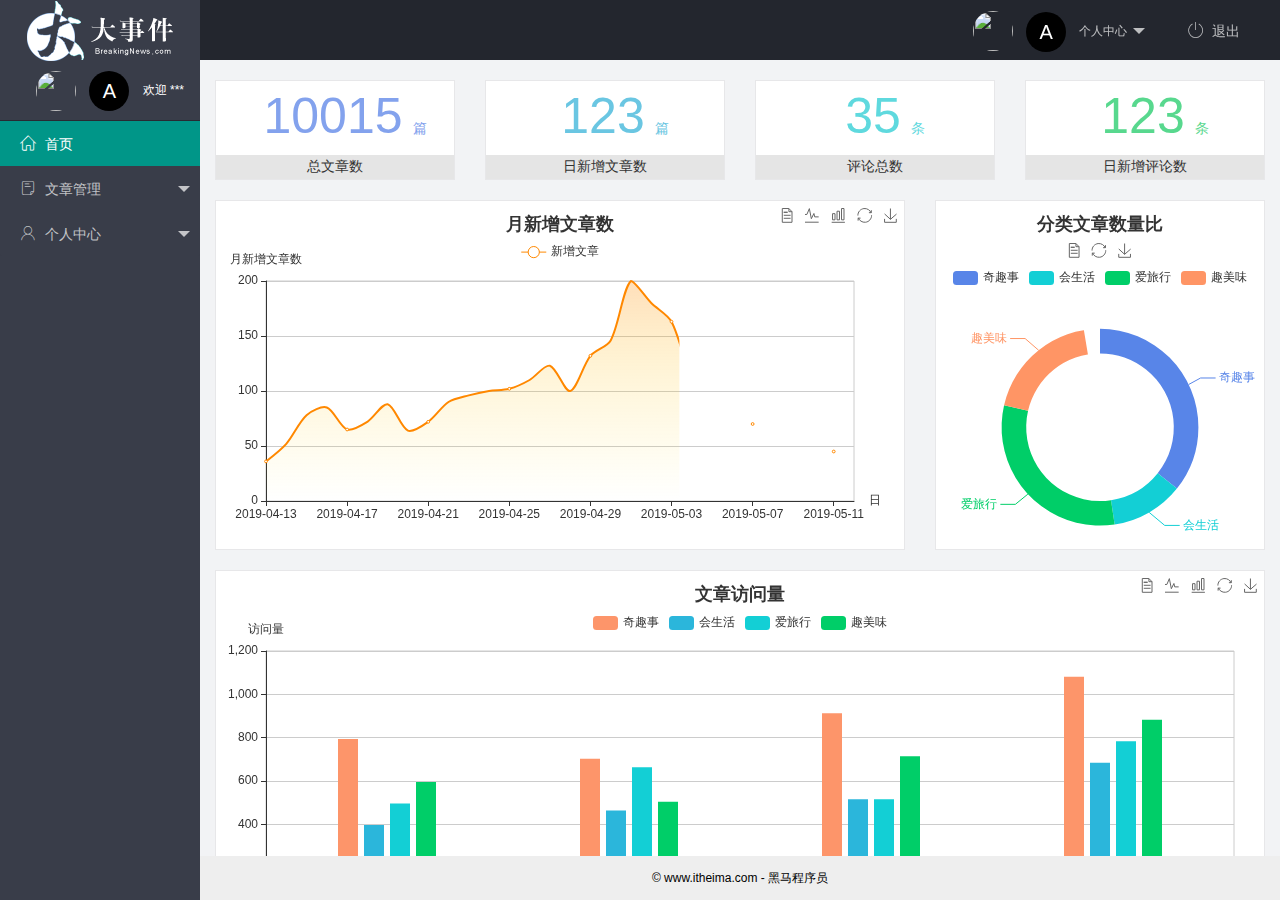
==== commit 5a24408e: "完成个人中心功能的开发" ====
--- a/index.html
+++ b/index.html
@@ -33,9 +33,9 @@
                         个人中心
                     </a>
                     <dl class="layui-nav-child">
-                        <dd><a href="">基本资料</a></dd>
-                        <dd><a href="">更换头像</a></dd>
-                        <dd><a href="">重置密码</a></dd>
+                        <dd><a href="/user/user_info.html" target="fm">基本资料</a></dd>
+                        <dd><a href="/user/user_avatar.html" target="fm">更换头像</a></dd>
+                        <dd><a href="/user/user_pwd.html" target="fm">重置密码</a></dd>
                     </dl>
                 </li>
                 <li class="layui-nav-item" lay-header-event="menuRight" lay-unselect>
@@ -68,9 +68,9 @@
                     <li class="layui-nav-item">
                         <a href="javascript:;"><span class="iconfont icon-user"></span> 个人中心</a>
                         <dl class="layui-nav-child">
-                            <dd><a href="javascript:;"><i class="layui-icon layui-icon-app"></i> 基本资料</a></dd>
-                            <dd><a href="javascript:;"><i class="layui-icon layui-icon-app"></i> 更换头像</a></dd>
-                            <dd><a href="javascript:;"><i class="layui-icon layui-icon-app"></i> 重置密码</a></dd>
+                            <dd><a href="/user/user_info.html" target="fm"><i class="layui-icon layui-icon-app"></i> 基本资料</a></dd>
+                            <dd><a href="/user/user_avatar.html" target="fm"><i class="layui-icon layui-icon-app"></i> 更换头像</a></dd>
+                            <dd><a href="/user/user_pwd.html" target="fm"><i class="layui-icon layui-icon-app"></i> 重置密码</a></dd>
                         </dl>
                     </li>
                     
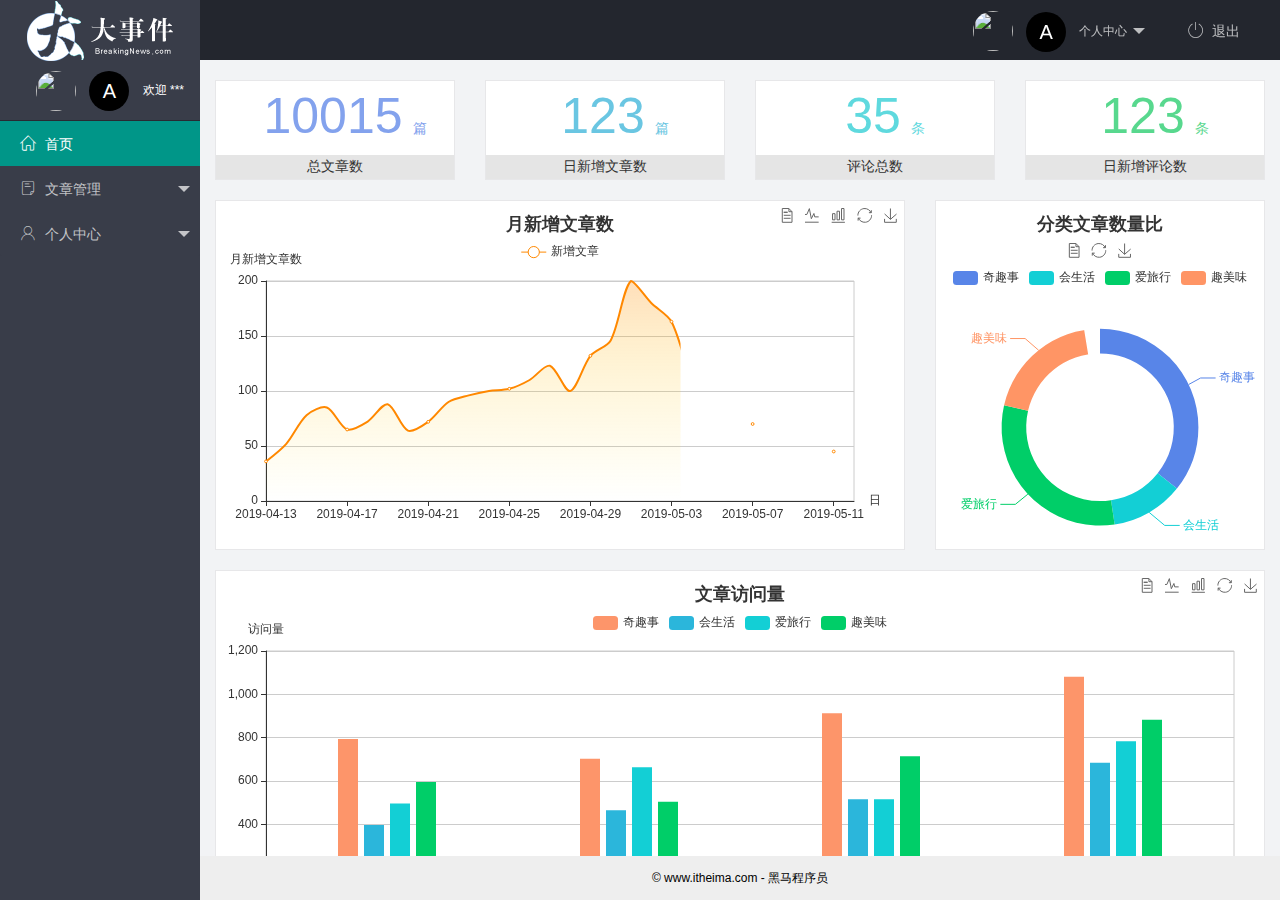
==== commit 149ca3b2: "完成文章管理相关功能的开发" ====
--- a/index.html
+++ b/index.html
@@ -60,9 +60,9 @@
                     <li class="layui-nav-item">
                         <a class="" href="javascript:;"><span class="iconfont icon-16"></span> 文章管理</a>
                         <dl class="layui-nav-child">
-                            <dd><a href="javascript:;"><i class="layui-icon layui-icon-app"></i> 文章类别</a></dd>
-                            <dd><a href="javascript:;"><i class="layui-icon layui-icon-app"></i> 文章列表</a></dd>
-                            <dd><a href="javascript:;"><i class="layui-icon layui-icon-app"></i> 发布文章</a></dd>
+                            <dd><a href="/article/art_cate.html" target="fm"><i class="layui-icon layui-icon-app"></i> 文章类别</a></dd>
+                            <dd><a href="/article/art_list.html" target="fm"><i class="layui-icon layui-icon-app"></i> 文章列表</a></dd>
+                            <dd><a href="/article/art_pub.html" target="fm"><i class="layui-icon layui-icon-app"></i> 发布文章</a></dd>
                         </dl>
                     </li>
                     <li class="layui-nav-item">
